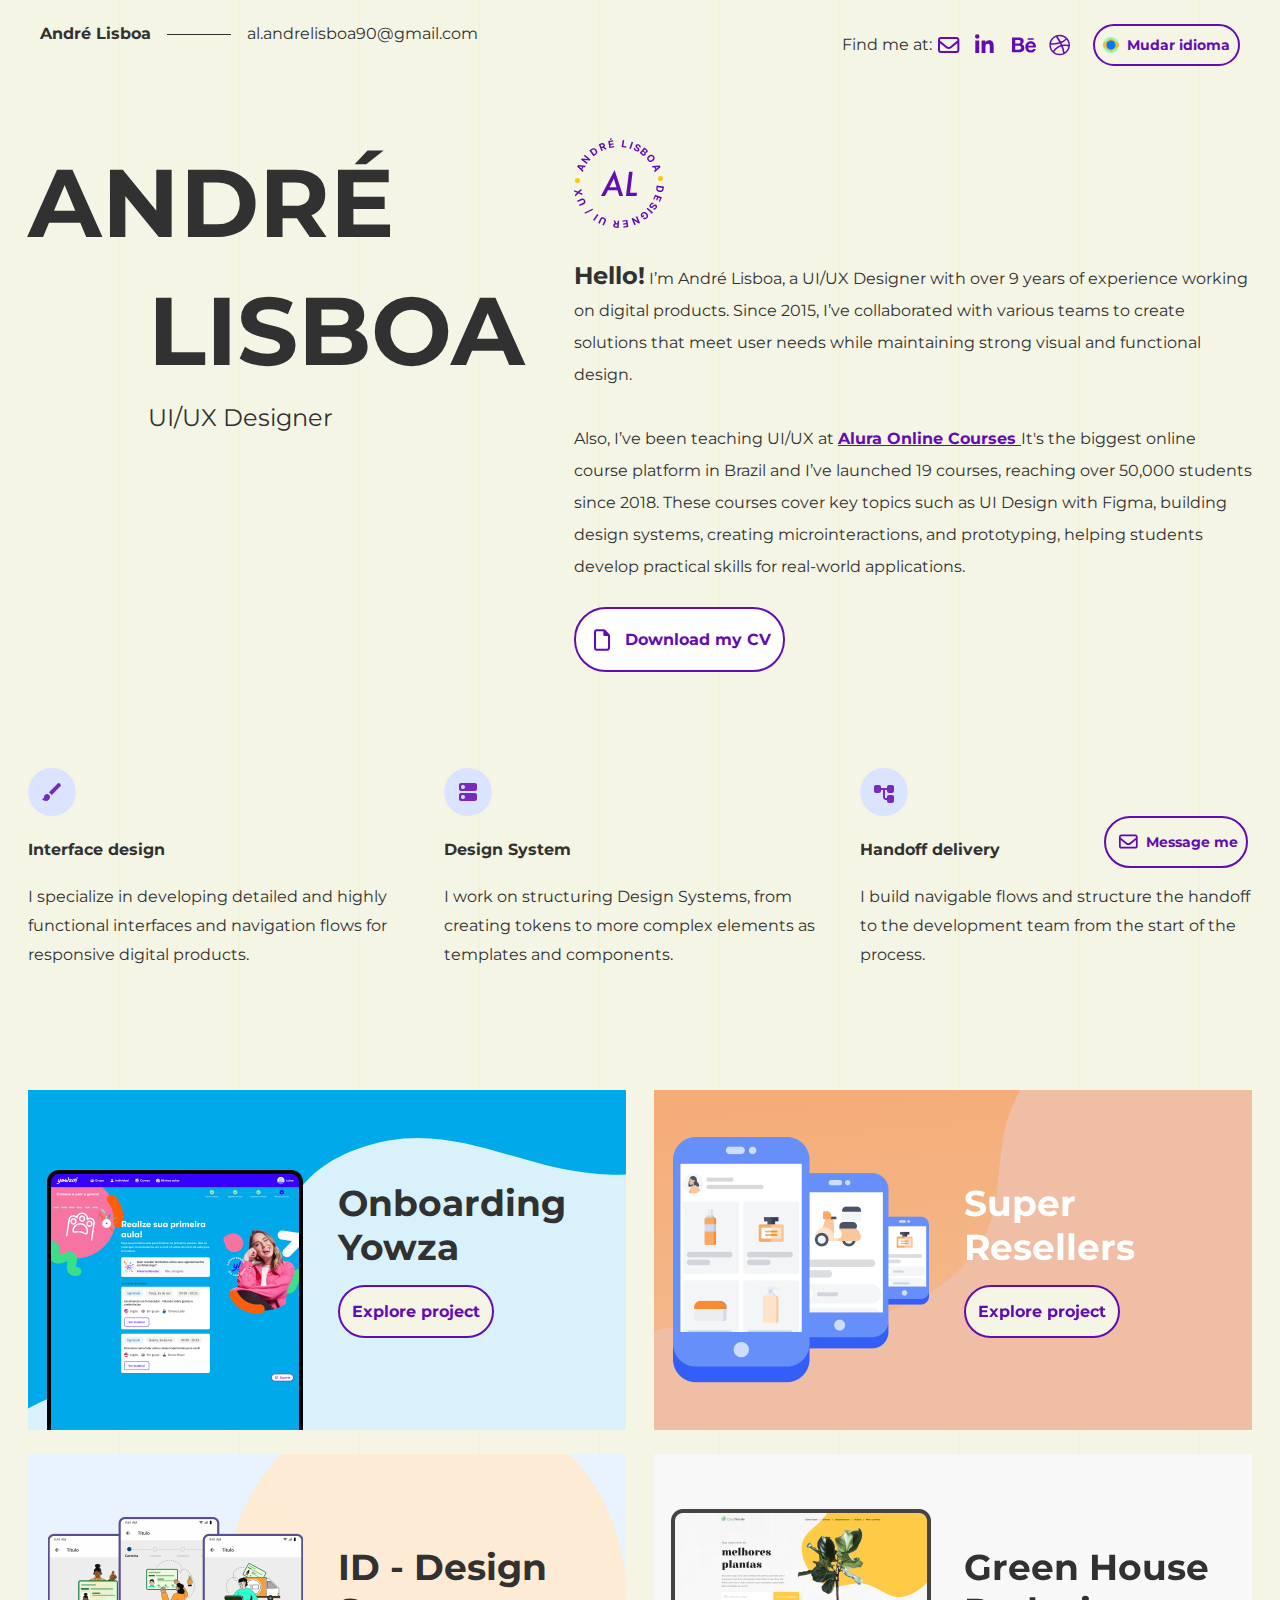
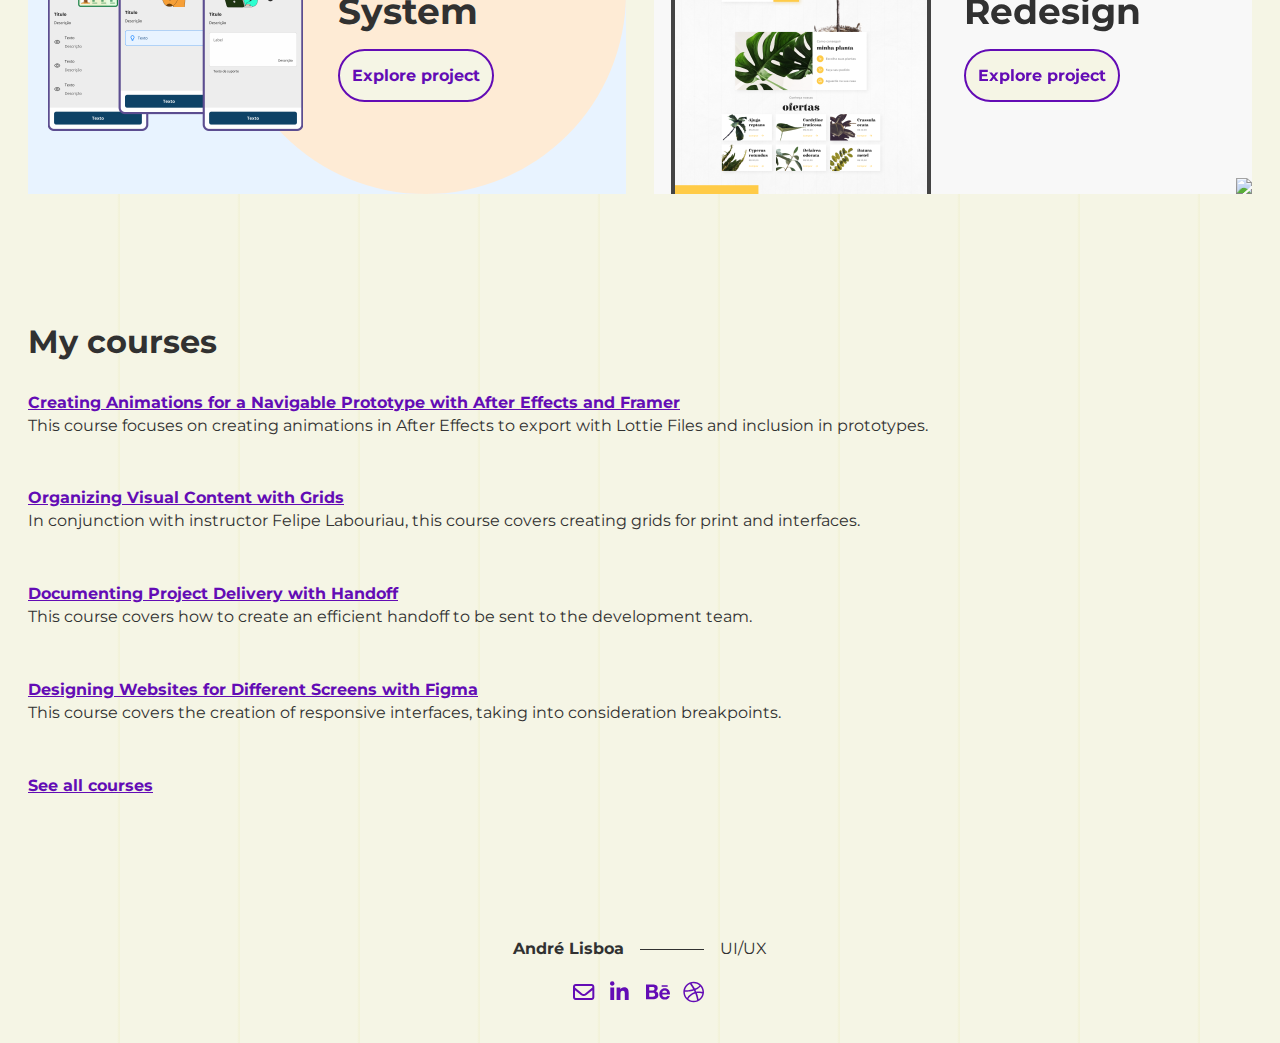
==== index.html @ 26dc933f "Update index.html" ====
<!DOCTYPE html>
<html lang="en" class="no-js">
	<head>
		<meta charset="UTF-8" />
		<meta name="viewport" content="width=device-width, initial-scale=1">
		<title>André Lisboa</title>
		<meta property="og:title" content="André Lisboa" />
		<meta property="og:description" content="UI/UX Designer - Professor UI/UX" />
		<meta property="og:image" content="https://andrelisboa.co/wpp.png">
		<meta property="og:image:type" content="image/png">
		<meta property="og:image:width" content="256">
		<meta property="og:image:height" content="256">
		<meta property="og:url" content="https://andrelisboa.co" />
		<meta property="og:type" content="website" />
		<meta name="keywords" content="andré lisboa, design, ui, ux, ui/ux, design system" />
		<meta name="author" content="André Lisboa" />
		<link rel="shortcut icon" href="favicon.ico">
		<link rel="stylesheet" type="text/css" href="css/base.css" />
		<script>document.documentElement.className="js";var supportsCssVars=function(){var e,t=document.createElement("style");return t.innerHTML="root: { --tmp-var: bold; }",document.head.appendChild(t),e=!!(window.CSS&&window.CSS.supports&&window.CSS.supports("font-weight","var(--tmp-var)")),t.parentNode.removeChild(t),e};supportsCssVars()||alert("Please view this demo in a modern browser that supports CSS Variables.");</script>
		<link rel="stylesheet" href="https://cdnjs.cloudflare.com/ajax/libs/font-awesome/5.15.3/css/all.min.css" integrity="sha512-Apy8g2Ewmu3qD3vOm+eygWpw1bLjJXCOh1Q2LfQeD8+JZaP5f5zrqpu5GxWx8+dcOcFjQ2h1yf9XySYOvN5trw==" crossorigin="anonymous" referrerpolicy="no-referrer" />
		<link rel="preconnect" href="https://fonts.googleapis.com">
		<link rel="preconnect" href="https://fonts.gstatic.com" crossorigin>
		<link href="https://fonts.googleapis.com/css2?family=Montserrat:wght@300;400;500;600;700;800&display=swap" rel="stylesheet">
	</head>
	<body class="loading">
		<svg class="hidden">
			<svg xmlns="http://www.w3.org/2000/svg" viewBox="0 0 576 512" id="icon-behance" viewBox="0 0 32 19">
				<title>behance</title>
				<path d="M232 237.2c31.8-15.2 48.4-38.2 48.4-74 0-70.6-52.6-87.8-113.3-87.8H0v354.4h171.8c64.4 0 124.9-30.9 124.9-102.9 0-44.5-21.1-77.4-64.7-89.7zM77.9 135.9H151c28.1 0 53.4 7.9 53.4 40.5 0 30.1-19.7 42.2-47.5 42.2h-79v-82.7zm83.3 233.7H77.9V272h84.9c34.3 0 56 14.3 56 50.6 0 35.8-25.9 47-57.6 47zm358.5-240.7H376V94h143.7v34.9zM576 305.2c0-75.9-44.4-139.2-124.9-139.2-78.2 0-131.3 58.8-131.3 135.8 0 79.9 50.3 134.7 131.3 134.7 61.3 0 101-27.6 120.1-86.3H509c-6.7 21.9-34.3 33.5-55.7 33.5-41.3 0-63-24.2-63-65.3h185.1c.3-4.2.6-8.7.6-13.2zM390.4 274c2.3-33.7 24.7-54.8 58.5-54.8 35.4 0 53.2 20.8 56.2 54.8H390.4z"></path>
			</svg>
			<svg xmlns="http://www.w3.org/2000/svg" viewBox="0 0 576 512" id="icon-dribbble" viewBox="0 0 32 19">
				<title>dribbble</title>
				<path d="M256 8C119.252 8 8 119.252 8 256s111.252 248 248 248 248-111.252 248-248S392.748 8 256 8zm163.97 114.366c29.503 36.046 47.369 81.957 47.835 131.955-6.984-1.477-77.018-15.682-147.502-6.818-5.752-14.041-11.181-26.393-18.617-41.614 78.321-31.977 113.818-77.482 118.284-83.523zM396.421 97.87c-3.81 5.427-35.697 48.286-111.021 76.519-34.712-63.776-73.185-116.168-79.04-124.008 67.176-16.193 137.966 1.27 190.061 47.489zm-230.48-33.25c5.585 7.659 43.438 60.116 78.537 122.509-99.087 26.313-186.36 25.934-195.834 25.809C62.38 147.205 106.678 92.573 165.941 64.62zM44.17 256.323c0-2.166.043-4.322.108-6.473 9.268.19 111.92 1.513 217.706-30.146 6.064 11.868 11.857 23.915 17.174 35.949-76.599 21.575-146.194 83.527-180.531 142.306C64.794 360.405 44.17 310.73 44.17 256.323zm81.807 167.113c22.127-45.233 82.178-103.622 167.579-132.756 29.74 77.283 42.039 142.053 45.189 160.638-68.112 29.013-150.015 21.053-212.768-27.882zm248.38 8.489c-2.171-12.886-13.446-74.897-41.152-151.033 66.38-10.626 124.7 6.768 131.947 9.055-9.442 58.941-43.273 109.844-90.795 141.978z"></path>
			</svg>
			<svg xmlns="http://www.w3.org/2000/svg" viewBox="0 0 576 512" id="icon-linkedin" viewBox="0 0 32 19">
				<title>linkedin</title>
				<path d="M100.28 448H7.4V148.9h92.88zM53.79 108.1C24.09 108.1 0 83.5 0 53.8a53.79 53.79 0 0 1 107.58 0c0 29.7-24.1 54.3-53.79 54.3zM447.9 448h-92.68V302.4c0-34.7-.7-79.2-48.29-79.2-48.29 0-55.69 37.7-55.69 76.7V448h-92.78V148.9h89.08v40.8h1.3c12.4-23.5 42.69-48.3 87.88-48.3 94 0 111.28 61.9 111.28 142.3V448z"></path>
			</svg>
			<svg xmlns="http://www.w3.org/2000/svg" viewBox="0 0 576 512" id="icon-email" viewBox="0 0 32 19">
				<title>email</title>
				<path d="M64 112c-8.8 0-16 7.2-16 16v22.1L220.5 291.7c20.7 17 50.4 17 71.1 0L464 150.1V128c0-8.8-7.2-16-16-16H64zM48 212.2V384c0 8.8 7.2 16 16 16H448c8.8 0 16-7.2 16-16V212.2L322 328.8c-38.4 31.5-93.7 31.5-132 0L48 212.2zM0 128C0 92.7 28.7 64 64 64H448c35.3 0 64 28.7 64 64V384c0 35.3-28.7 64-64 64H64c-35.3 0-64-28.7-64-64V128z"></path>
			</svg>
			<svg xmlns="http://www.w3.org/2000/svg" viewBox="0 0 576 512" id="icon-cv" viewBox="0 0 32 19">
				<title>cv</title>
				<path d="M320 464c8.8 0 16-7.2 16-16V160H256c-17.7 0-32-14.3-32-32V48H64c-8.8 0-16 7.2-16 16V448c0 8.8 7.2 16 16 16H320zM0 64C0 28.7 28.7 0 64 0H229.5c17 0 33.3 6.7 45.3 18.7l90.5 90.5c12 12 18.7 28.3 18.7 45.3V448c0 35.3-28.7 64-64 64H64c-35.3 0-64-28.7-64-64V64z"></path>
			</svg>
		</svg>
		<main>
			
			<div class="frame">
				<header class="codrops-header">
					<p class="codrops-header__title">Find me at:</p>
					<div class="codrops-links">
						<a class="codrops-icon codrops-icon--prev" href="mailto:al.andrelisboa90@gmail.com"subject="Contato para UI/UX" target="_blank" title="E-mail"><svg class="icon icon--email"><use xlink:href="#icon-email"></use></svg></a>
						<a class="codrops-icon codrops-icon--prev" href="https://www.linkedin.com/in/andr%C3%A9-lisboa-a1849664/" target="_blank" title="Linkedin"><svg class="icon icon--linkedin"><use xlink:href="#icon-linkedin"></use></svg></a>
						<a class="codrops-icon codrops-icon--prev" href="https://www.behance.net/Hamas" target="_blank" title="Behance"><svg class="icon icon--behance"><use xlink:href="#icon-behance"></use></svg></a>
						<a class="codrops-icon codrops-icon--drop" href="https://dribbble.com/andrelisboa" target="_blank" title="Dribbble"><svg class="icon icon--dribbble"><use xlink:href="#icon-dribbble"></use></svg></a>
					</div>
					<button onclick="window.location.href='en.html';" target="_self" class="btn__small btn__header">
						<img src="img/pt.svg">
						Mudar idioma
					</button>
					<button onclick="window.location.href='en.html';" target="_self" class="btn__small btn__header btn__header-mobile">
						<img src="img/pt-md.svg">
					</button>
				</header>
				<div class="title">
					<h3 class="title__name">André Lisboa</h3>
					<h4 class="title__sub">
						<a href="mailto:al.andrelisboa90@gmail.com"subject="Contato para UI/UX" target="_blank" title="E-mail" style="text-decoration: none; color: var(--color-text);">al.andrelisboa90@gmail.com
						</a>
					</h4>
				</div>
			</div>
			<!-- Hero -->
			<div class="grid-wrap hero__grid-wrap">
				<div class="grid__hero">
					<div class="hero__title">
						<h1 class="title__first-name">ANDRÉ</h1>
						<h1 class="title__last-name">LISBOA</h1>
						<p class="hero__subtitle">UI/UX Designer</p>
					</div>
					<div class="hero__infos">
						<div class="hero__text">
							<div class="img__hero-grid">
								<div class="img__hero-rotate">
									<div class="img__text-circle"></div>
									<div class="img__hero-al"></div>
								</div>
							</div>
							<p class="hero__text">
								<strong style="font-size: 1.5em;">Hello!</strong> I’m André Lisboa, a UI/UX Designer with over 9 years of experience working on digital products. Since 2015, I’ve collaborated with various teams to create solutions that meet user needs while maintaining strong visual and functional design.
								<br><br>
								Also, I’ve been teaching UI/UX at 
								<span class="item__curs">
									<a data-img="img/gif-hero.gif" class="text__curs" data-fx="18" href="https://www.alura.com.br/" target="_blank">
										Alura Online Courses
									</a>
								</span>
								It's the biggest online course platform in Brazil and I’ve launched 19 courses, reaching over 50,000 students since 2018. These courses cover key topics such as UI Design with Figma, building design systems, creating microinteractions, and prototyping, helping students develop practical skills for real-world applications.
							</p>
						</div>
						<div class="grid3">
							<button onclick="window.open('img/Andre-Lisboa-EN.pdf', '_blank');" class="btn__primary">
								<i class="codrops-icon codrops-icon--prev" href="#" title="CV"><svg class="icon icon--cv"><use xlink:href="#icon-cv"></use></svg></i>
								Download my CV
							</button>
						</div>
					</div>
				</div>
			</div>
			<!-- Fim do Hero-->
			<!-- Meus números -->
			<div class="grid-wrap">
				<div class="grid5" style="margin-bottom: 64px;">
					<div class="grid6 number__01">
						<div class="icon-espec"> <img src="img/espec01.svg"></div>
						<h3>Interface design</h3>
						<p style="font-weight: normal; line-height: 1.8; margin-top: 24px;">I specialize in developing detailed and highly functional interfaces and navigation flows for responsive digital products.</p>
					</div>
					<div class="grid6 number__02">
						<div class="icon-espec"> <img src="img/espec02.svg"></div>
						<h3>Design System</h3>						
						<p style="font-weight: normal; line-height: 1.8; margin-top: 24px;">I work on structuring Design Systems, from creating tokens to more complex elements as templates and components.</p>
					</div>
					<div class="grid6 number__03">
						<div class="icon-espec"> <img src="img/espec03.svg"></div>
						<h3>Handoff delivery</h3>
						<p style="font-weight: normal; line-height: 1.8; margin-top: 24px;">I build navigable flows and structure the handoff to the development team from the start of the process.</p>
					</div>
				</div>
			</div>
			<!-- Fim dos números -->
<!-- Projetos -->
			<div class="grid-wrap grid-proj2">
				<div class="grid5">
					<a href="yowza.html">
						<div class="grid-proj proj1 number__01">
							<img src="img/proj-new-1.png" class="img-proj">
							<img src="img/proj-vetor1.svg" class="vetor-proj vetor1">
							<div class="proj-text">
								<h3 class="proj-title">Onboarding Yowza</h3>
								<button>Explore project</button>
							</div>
						</div>
					</a>
					<a href="https://www.behance.net/gallery/74592107/Super-Revendedores-Mobile-App-and-Responsive-Site" target="_blank">
						<div class="grid-proj proj2 number__02">
							<img src="img/proj-new-2.png" class="img-proj">
							<img src="img/proj-vetor2.svg" class="vetor-proj vetor1">
							<div class="proj-text">
								<h3 class="proj-title" style="color: white;">Super Resellers</h3>
								<button>Explore project</button>
							</div>
						</div>
					</a>
				</div>
			</div>
			<div class="grid-wrap grid-proj2">
				<div class="grid5">
					<a href="#">
						<div class="grid-proj proj3 number__01">
							<img src="img/proj-new-3.png" class="img-proj">
							<img src="img/proj-vetor3.svg" class="vetor-proj vetor1">
							<div class="proj-text">
								<h3 class="proj-title">ID - Design System</h3>
								<button>Explore project</button>
							</div>
						</div>
					</a>
					<a href="https://www.behance.net/gallery/116439601/Casa-Verde-Redesign" target="_blank">
						<div class="grid-proj proj4 number__02">
							<img src="img/proj-new-4.png" class="img-proj">
							<img src="img/proj-vetor4.svg" class="vetor-proj vetor1">
							<div class="proj-text">
								<h3 class="proj-title">Green House Redesign</h3>
								<button>Explore project</button>
							</div>
						</div>
					</a>
				</div>
			</div>
			<!-- Fim do Projetos -->
			<!-- Cursos -->
			<div class="grid-wrap">
				<h2 class="area-title">My courses</h2>
				<div class="grid">
					<div class="item__curs">
						<h3>
							<a data-img="img/curs-9.gif" class="text__curs" data-fx="6" href="https://cursos.alura.com.br/course/after-effects-framer-animacao-prototipo-navegavel" target="_blank">	
								Creating Animations for a Navigable Prototype with After Effects and Framer
							</a>
						</h3>
						<p class="sub-curs">This course focuses on creating animations in After Effects to export with Lottie Files and inclusion in prototypes.</p>
					</div>
					<div class="item__curs">
						<h3>
							<a data-img="img/curs-5.gif" class="text__curs" data-fx="6" href="https://cursos.alura.com.br/course/grids-organizar-conteudo-visual" target="_blank">
								Organizing Visual Content with Grids</a>	
						</h3>
						<p class="sub-curs">In conjunction with instructor Felipe Labouriau, this course covers creating grids for print and interfaces.</p>
					</div>
					<div class="item__curs">
						<h3>
							<a data-img="img/curs-6.gif" class="text__curs" data-fx="6" href="https://cursos.alura.com.br/course/handoff-documentando-entrega-projeto" target="_blank">
								Documenting Project Delivery with Handoff</a>
						</h3>
						<p class="sub-curs">This course covers how to create an efficient handoff to be sent to the development team.</p>
					</div>
					<div class="item__curs">
							<h3>
								<a data-img="img/curs-8.gif" class="text__curs" data-fx="6" href="https://cursos.alura.com.br/course/figma-projete-sites-diversas-telas" target="_blank">
									Designing Websites for Different Screens with Figma
								</a>

							</h3>
						<p class="sub-curs">This course covers the creation of responsive interfaces, taking into consideration breakpoints.</p>
					</div>
					<div class="item__curs">
						<h3>
							<a class="text__curs" href="https://cursos.alura.com.br/user/andrelisboa/#cursos-deste-instrutor" target="_blank">
								See all courses
							</a>
						</h3>

				</div>
				</div>
			</div>
			<!-- Fim dos cursos -->
			<!-- Rodapé -->
			<div class="grid-wrap wrap2">
				<div class="title title2">
					<h3 class="title__name">André Lisboa</h3>
					<h4 class="title__sub">UI/UX</h4>
				</div>
				<div class="codrops-links codrop-links__bottom">
					<a class="codrops-icon codrops-icon--prev" href="mailto:al.andrelisboa90@gmail.com"subject="Contato para UI/UX" target="_blank" title="E-mail"><svg class="icon icon--email"><use xlink:href="#icon-email"></use></svg></a>
						<a class="codrops-icon codrops-icon--prev" href="https://www.linkedin.com/in/andr%C3%A9-lisboa-a1849664/" target="_blank" title="Linkedin"><svg class="icon icon--linkedin"><use xlink:href="#icon-linkedin"></use></svg></a>
						<a class="codrops-icon codrops-icon--prev" href="https://www.behance.net/Hamas" target="_blank" title="Behance"><svg class="icon icon--behance"><use xlink:href="#icon-behance"></use></svg></a>
						<a class="codrops-icon codrops-icon--drop" href="https://dribbble.com/andrelisboa" target="_blank" title="Dribbble"><svg class="icon icon--dribbble"><use xlink:href="#icon-dribbble"></use></svg></a>
				</div>
				<button onclick="window.open('mailto:al.andrelisboa90@gmail.com', '_blank');" class="floating__btn btn__small">
					<i class="codrops-icon codrops-icon--prev" href="#" title="E-mail"><svg class="icon icon--email"><use xlink:href="#icon-email"></use></svg></i>
					Message me
				</button>
				<button onclick="window.open('mailto:al.andrelisboa90@gmail.com', '_blank');" class="floating__btn btn__small floating__btn-mobile">
					<i class="codrops-icon codrops-icon--prev" href="#" title="E-mail"><svg class="icon icon--email"><use xlink:href="#icon-email"></use></svg></i>
				</button>
			</div>
			<!-- Fim rodapé -->
		</main>
		<script src="js/imagesloaded.pkgd.min.js"></script>
		<script src="js/masonry.pkgd.min.js"></script>
		<script src="js/charming.min.js"></script>
		<script src="js/TweenMax.min.js"></script>
		<script src="js/demo.js"></script>
	</body>
</html>
---- css/base.css ----
article,
aside,
details,
figcaption,
figure,
footer,
header,
hgroup,
main,
nav,
section,
summary {
    display: block;
}
::selection {
	background-color: var(--color-selection);
  }
p{
	line-height: 1.8;
	margin: 0;
}
audio,content__close
canvas,
video {
    display: inline-block;
}
audio:not([controls]) {
    display: none;
    height: 0;
}
[hidden] {
    display: none;
}
html {
    font-family: sans-serif;
    -ms-text-size-adjust: 100%;
    -webkit-text-size-adjust: 100%;
}
body {
    margin: 0;
}
a:focus {
    outline: thin dotted;
}
a:active,
a:hover {
    outline: 0;
}
h1 {
    font-size: 1.6em;
    margin: 0.67em 0;
	line-height: 0;
	font-weight: 700 !important;
}
h2{
	font-size: 2em !important;
	margin: 0;
}
h3{
	font-size: 1em;
	font-weight: 700 !important;
	margin: 0;
}
abbr[title] {
    border-bottom: 1px dotted;
}
b,
strong {
    font-weight: 700;
}
dfn {
    font-style: italic;
}
hr {
    -moz-box-sizing: content-box;
    box-sizing: content-box;
    height: 0;
}
mark {
    background: #ff0;
    color: #000;
}
code,
kbd,
pre,
samp {
    font-family: monospace, serif;
    font-size: 1em;
}
pre {
    white-space: pre-wrap;
}
q {
    quotes: "\201C""\201D""\2018""\2019";
}
small {
    font-size: 80%;
}
sub,
sup {
    font-size: 75%;
    line-height: 0;
    position: relative;
    vertical-align: baseline;
}
sup {
    top: -0.5em;
}
sub {
    bottom: -0.25em;
}
img {
    border: 0;
}
svg:not(:root) {
    overflow: hidden;
}
figure {
    margin: 0;
}
fieldset {
    border: 1px solid #c0c0c0;
    margin: 0 2px;
    padding: 0.35em 0.625em 0.75em;
}
legend {
    border: 0;
    padding: 0;
}
button,
input,
select,
textarea {
    font-family: inherit;
    font-size: 100%;
    margin: 0;
}
button,
input {
    line-height: 1.6;

}
button{
	background-color: var(--color-bg);
	stroke: var(--color-link);
	border: 2px solid var(--color-link);
	padding: 12px 12px;
	transition: transform 0.3s ease-in-out;
	color: var(--color-link);
	display: flex;
	flex-direction: row;
	font-weight: 700 !important;
	font-size: 16px;
	border-radius: 32px;
    align-items: center;
	gap:0;
}
button:hover{
	border-color: var(--color-link-hover);
	color: var(--color-link-hover);
}
button,
select {
    text-transform: none;
}
button,
html input[type="button"],
input[type="reset"],
input[type="submit"] {
    -webkit-appearance: button;
    cursor: pointer;
}
button[disabled],
html input[disabled] {
    cursor: default;
}
input[type="checkbox"],
input[type="radio"] {
    box-sizing: border-box;
    padding: 0;
}
input[type="search"] {
    -webkit-appearance: textfield;
    -moz-box-sizing: content-box;
    -webkit-box-sizing: content-box;
    box-sizing: content-box;
}
input[type="search"]::-webkit-search-cancel-button,
input[type="search"]::-webkit-search-decoration {
    -webkit-appearance: none;
}
button::-moz-focus-inner,
input::-moz-focus-inner {
    border: 0;
    padding: 0;
}
textarea {
    overflow: auto;
    vertical-align: top;
}
table {
    border-collapse: collapse;
    border-spacing: 0;
}
/* Inicio */
*,
*::after,
*::before {
	box-sizing: border-box;
}
body {
	--color-text: #313131;
    --color-bg: #f5f5e5;
	--color-dots:#f2f2d9;
    --color-link: #630cb5;
    --color-link-hover: #3d10d2;
    --color-info: #313131;
    --grid-item-bg: #DAE3FF;
    --color-close:  #630cb5;
	--color-selection: #d0c5eb;
	font-family: 'Montserrat', sans-serif;
	min-height: 100vh;
	color: var(--color-text);
	background-color: var(--color-bg);
	background-image: linear-gradient(to left, var(--color-dots) 1px, transparent 3px);
	background-size: 120px 12px;
}
.yowza{
	--color-bg: #F3F5FB;
	--color-dots: #ECF0FC;
}

/* Page Loader */
.js .loading::before {
	content: '';
	position: fixed;
	z-index: 100000;
	top: 0;
	left: 0;
	width: 100%;
	height: 100%;
	background: var(--color-bg);
}

.js .loading::after {
	content: url(../img/rotacao-loading.svg);
	position: fixed;
	z-index: 100000;
	top: 25%;
	left: 45%;
	transform: translate(-50%, -50%);
	width: 158px;
	height: 158px;
	pointer-events: none;
	border-radius: 50%;
	opacity: 0.4;
	animation: loaderAnim 0.7s infinite;
	transform-origin: center center;
	margin: 0;
	padding: 0;
}

@keyframes loaderAnim {
	from {
		transform: rotate(0deg);
	  }
	  to {
		transform: rotate(360deg);
	  }
}

a {
	text-decoration: none;
	color: var(--color-link);
	outline: none;
}

a:hover,
a:focus {
	color: var(--color-link-hover);
	outline: none;
}

.hidden {
	position: absolute;
	overflow: hidden;
	width: 0;
	height: 0;
	pointer-events: none;
}

/* Icons */
.icon {
	display: block;
	width: 1.5em;
	height: 1.5em;
	margin: 0 auto;
	fill: currentColor;
}

main {
	position: relative;
}

.frame {
	position: relative;
	padding: 1.5rem 2.5rem;
	animation: easeFrame 0.8s ease-in-out;
}

.frame a:hover {
	color: var(--color-link-hover);
}

/* Header */
.codrops-header {
	position: relative;
	z-index: 100;
	text-align: center;
	font-size: 1rem;
}

.codrops-header__title {
	font-size: 1rem;
	font-weight: 400;
	margin: 0;
	padding: 0;
	margin-left: 2em;
	font-family: 'Montserrat';
}

.info {
	margin: 0 0 0 1.25em;
	color: var(--color-info);
}

.github {
	display: block;
	margin: 0.15em 0.15em 0.15em 0.5em;
	padding: 0.25em;
}

.title {
	text-align: center;
}

.title2{
	margin-bottom: 16px;
}

.title__name,
.title__sub {
	font-weight: normal;
	margin: 0;
	font-size: 1rem;
}

.title__sub {
	position: relative;
	margin: 0;
}

/* Top Navigation Style */
.codrops-links {
	position: relative;
	display: flex;
	justify-content: center;
	text-align: center;
	white-space: nowrap;
}

.codrops-icon {
	display: inline-block;
	margin: 0.15em;
	padding: 0.25em;
}

.grid-wrap {
	position: relative;
	max-width: 1224px;
	margin: 0 auto;
	padding: 6rem 0 0;
}

.wrap2{
	display: flex;
	flex-direction: column;
	justify-content: center;
	align-items: center;
}

.grid-wrap--hidden {
	height: 0;
	overflow: hidden;
}

.grid {
	margin: 0 auto;
	position: relative;
	display: none;
}

.js .grid {
	display: block;
}

.grid__item {
	width: 260px;
	position: relative;
	padding: 2.75rem;
	margin-bottom: 5rem;
	animation: slideDown 1.2s ease-in-out;
}

.grid__item-wrap {
	position: relative;
}

.grid__item-bg {
	position: absolute;
	top: 0;
	left: 0;
	width: 100%;
	height: 100%;
	background: var(--grid-item-bg);
	animation: slideDown duration timing-function delay iteration-count direction fill-mode;
}

.grid__item-img {
	pointer-events: none;
	position: relative;
	max-width: 100%;
	margin: 0 auto;
	display: block;
	outline: 1px solid transparent;
}

.grid__item:nth-child(even) .grid__item-img {
	transform: rotate3d(0,0,1,4deg);
}

.grid__item:nth-child(odd) .grid__item-img {
	transform: rotate3d(0,0,1,-4deg);
}

.grid__item-title {
	font-weight: normal;
	position: absolute;
	left: 0;
	top: 0;
	margin: 0 0 0 1rem;
	-webkit-writing-mode: vertical-rl;
	writing-mode: vertical-rl;
	transform: rotate(180deg);
	transform-origin: 0 50%;
}

.grid__item-number {
	font-weight: 700;
	position: absolute;
	right: 0;
	bottom: 0;
	font-size: 2.65rem;
	margin: 0 0 0.15rem;
}

.grid__item-number > span {
	display: inline-block;
}

.content {
	margin: 0 auto;
	grid-template-columns: 100%;
	grid-template-rows: 100%;
	align-items: center;
	pointer-events: none;
}

.js .content {
	position: fixed;
	top: 0;
	width: 100%;
	z-index: 1000;
}

.content__item {
	padding: 10rem 5vw 10rem;
	grid-area: 1 / 1 / 1 / 1;
}

.js .content__item {
	height: 0;
	opacity: 0;
	overflow: hidden;
	padding: 0;
	pointer-events: none;
}

.js .content__item--current {
	height: auto;
	opacity: 1;
	padding: 0;
	pointer-events: auto;
}

.content__item-intro {
	position: relative;
	display: grid;
	grid-template-columns: 100%;
	grid-template-rows: 100%;
	align-items: center;
}

.content__item-img {
	position: relative;
	height: auto;
	max-width: 100%;
	display: block;
	margin: 0 auto;
	grid-area: 1 / 1 / 1 / 1;
}

.js .content__item-img {
	visibility: hidden;
}

.content__item-title {
	position: relative;
	font-size: 7em !important;
	line-height: 1;
	text-align: center;
	margin: 0;
	padding: 0 5vw;
	white-space: nowrap;
	grid-area: 1 / 1 / 1 / 1;
}

.content__item-title > span {
	white-space: pre;
	display: inline-block;
}

.content__item-subtitle {
	text-align: center;
	font-size: 1.25rem;
	font-weight: normal;
	margin: 3rem auto;
}

.content__item-text {
	text-align: justify;
	max-width: 800px;
	margin: 0 auto;
}

.content__item-text p {
	margin: 0;
}

.content__close {
	position: fixed;
	top: 0.75rem;
	left: 90%;
	z-index: 10000;
	transform: translateX(-50%);
	background: #ffffff;
	border: 0;
	margin: 0;
	padding: 0;
	cursor: pointer;
	color: var(--color-text);
	font-size: 1em;
	padding:12px;
}

.content__close:focus {
	outline: none;
}

.content__item--current ~ .content__close {
	pointer-events: auto;
}

.content__indicator {
	position: absolute;
	top: calc(100vh - 6rem);
	left: calc(50% - 0.75rem);
	display: none;
}

.js .content__item-title > span,
.js .content__item-subtitle,
.js .content__item-text,
.content__close,
.content__indicator {
	opacity: 0;
}
/* Conteúdo interno */

/*
.content__grid-hor{
	display: flex;
	flex-direction: row;
	column-gap: 1.5em;
	align-items: center;
	width: 100%;
}
.content__grid-vert{
	display: flex;
	flex-direction: column;
	gap: 1.5em;
	align-items: flex-start;
	width: 100%;
}
.grid__tag{
	column-gap: 0.5em !important;
}
.content__image-grid{
 	background-position: center center;
  	background-size: contain;
	background-repeat: no-repeat;
}
.content__mockup__01{
	background-image: url("../img/yowza-mockup-01.png");
	width: 100%;
	height: 34em;
	background-repeat: repeat !important;
}
.content__grid-wrap{
    gap: 1.5em;
    display: flex;
    flex-direction: column;
}
.text__large{
	font-weight: 400;
	font-size: 1.5em;
	line-height: 1.6;
	width: 60%
}
.item__graph{
    padding: 1.5em 1.5em;
    border-radius: 1em;
    background-color: var(--color-bg);
    width: 100%;
    color: var(--color-text);
}
.subtitle__graph{
	width: 13em;
	text-align: right;
}
.graph__bar{
	height: 2.5em;
}
.graph__bar-yowza01{
	background-color: #BCBC5E;
	width: 70%;
}
.graph__bar-yowza02{
	background-color: var(--color-link-hover);
	width: 15%;
}
.graph__bar-yowza03{
	background-color: #9B7CFF;
	width: 10%;
}
.graph__bar-yowza04{
	background-color: var(--color-text);
	width: 05%;
}
.graph__bar-yowza05{
	background-color: var(--color-text);
	width: 30%;
}
.graph__bar-yowza06{
	background-color:#9B7CFF;
	width: 45%;
}
.graph__bar-yowza07{
	background-color: var(--color-link-hover);
	width: 05%;
}
.graph__bar-yowza08{
	background-color: #BCBC5E;
	width: 20%;
}
.yowza05-02{
	width: 10%;
}
.yowza06-02{
	width: 15%;
}
.yowza08-02{
	width: 70%;
}
.grid__total{
	width: 100%;
	background-color: var(--color-text);
	color: white;
	margin: 0;
	margin-top: 3em;
	padding: 2em 0;
	z-index: 1;
}
.grid__yowza{
	background-color: #382774;
}



*/




/* Área de hero */
.hero__grid-wrap{
	padding-top:3em;
}
.grid__hero{
	display: flex;
	flex-direction: row;
	align-items: flex-start;
	padding: 0px;
	gap: 24px;
	width: 1224px;
	margin: auto;
}
.hero__infos{
	display: flex;
	flex-direction: column;
	align-items: flex-start;
	padding: 0;
	gap: 24px;
}
.hero__title{
	display: flex;
	flex-direction: column;
	align-items: flex-start;
	padding: 0px;
}
.title__first-name{
	flex: none;
	order: 0;
	align-self: stretch;
	flex-grow: 0;
	animation: slideDown 0.8s ease-in-out;
} 
.title__last-name{
	animation: slideDown 1.2s ease-in-out;
}
.title__first-name, .title__last-name{
	font-size: 6em;
}
.hero__subtitle{
	animation: slideDown 1.8s ease-in-out;
	font-size: 1.5em;
}
.title__last-name, .hero__subtitle{
	padding-left: 120px;
	width: 522px;
}
.floating__btn{
	position: fixed;
	bottom: 32px;
	right: 32px;
	animation: easeFrame 1.4s ease-in-out;   
}
.btn__header-mobile{
	display: none;
}
.btn__header{
	margin-left: 1em;
	gap: 8px;
}
.floating__btn-mobile{
	display: none;
}
button:hover, button:focus, button:active {
	-webkit-transform: translateX(8px);
	transform: translateX(8px);
	cursor: pointer;
}
.btn__small{
	padding: 8px;
	font-size: 14px;
}
.btn__primary{
	background-color:#ffffff;
}
.btn__primary:hover{
	background-color: var(--color-link);
	color: var(--color-bg);
}
.hero__text{
	font-size: 1rem;
	margin: 0;
	font-style: normal;
	font-weight: normal;
	line-height: 200%;
	width: 100%;
	animation: slideDown 1.2s ease-in-out;
}
.hero__img{
	flex: none;
	order: 0;
	flex-grow: 0;
}
.grid4{
	display: flex;
	flex-direction: row;
	align-items: flex-start;
	padding: 0px;
	gap: 16px;
}
.grid3{
	display: flex;
	flex-direction: column;
	align-items: flex-start;
	padding: 0;
	gap: 16px;
	animation: slideDown 1.6s ease-in-out;
}
.img__hero-grid{
	display: flex;
	align-items: flex-start;
	margin-bottom: 32px;
}
.img__hero-rotate {
	display: flex;
	justify-content: center;
	align-items: center;
	position: relative;
	animation: slideDown 0.8s ease-in-out;
  }
  .img__text-circle {
	width: 90px; /* ajuste o tamanho da imagem como desejar */
	height: 90px; /* ajuste o tamanho da imagem como desejar */
	background-image: url("../img/rotacao.svg");
	background-repeat: no-repeat;
	background-position: center;
	animation: rotate 10s linear infinite; /* ajuste a duração da animação como desejar */
	transition: transform 0.5s ease-in-out; /* adiciona uma transição suave na transformação */
  }
  .img__hero-al {
	position: absolute;
	z-index: 1;
	width: 36px; /* ajuste o tamanho do elemento como desejar */
	height: 26px; /* ajuste o tamanho do elemento como desejar */
	background-image: url("../img/rotacao-al.svg");
	background-repeat: no-repeat;
	background-position: center;
	top: 50%;
	left: 50%;
	transform: translate(-50%, -50%);
  }

  @keyframes rotate {
	from {
	  transform: rotate(360deg);
	}
	to {
	  transform: rotate(0deg);
	}
  }
  @keyframes slideDown {
	0% {
	  transform: translateY(-50px);
	  opacity: 0;
	}
	100% {
	  transform: translateY(0);
	  opacity: 1;
	}
  }
  @keyframes easeFrame {
	from {
		opacity: 0;
	}
	to{
		opacity: 1;
	}
  }

/* Área dos números */
.grid5{
	display: flex;
	flex-direction: row;
	align-items: stretch;
	padding: 0px;
	gap: 24px;
	justify-content: space-between;
	position: relative;
}
.grid6{
	display: flex;
	flex-direction: column;
	align-items: stretch;
  	width: 100%;
  	margin-bottom: 32px;
}
.number__01{
	animation: slideDown 1.6s ease-in-out;
}
.number__02{
	animation: slideDown 1.8s ease-in-out;
}
.number__03{
	animation: slideDown 2.0s ease-in-out;
	margin-bottom: 32px;
}
.area-title{
	animation: slideDown 0.8s ease-in-out;
	margin-top: 1em;
	margin-bottom: 1em;
}

/* Área de especializações */
.grid__item-espec{
	background-color: #ffffff;
	align-items: stretch;
  	width: 100%;
  	padding: 24px;
  	gap: 16px;
}
.icon-espec{
	padding: 12px;
	background-color: var(--grid-item-bg);
	border-radius: 50%;
    width: 48px;
    height: 48px;
    text-align: center;
    margin-bottom: 24px;	
}



/* Área de projetos novo */
.grid-proj{
	width: 598px;
	height: 340px;
	display: flex;
	flex-direction: row;
	overflow: hidden;
	position: relative;
	align-items: center;
	transition: 0.5s ease-in-out;
}
.grid-proj2{
	padding: 24px 0 0;
}
.proj1{
	background-color: #00A9EA;
}
.proj2{
	background-color: #EFBEA5;
}
.proj3{
	background-color: #E8F3FF;
}
.proj4{
	background-color: #F8F8F8;
}
.img-proj{
	width: 262px;
	height: 340px;
	z-index: 1;
	margin-left: 16px;
 	transition: 0.5s ease-in-out;
}
.vetor-proj{
	z-index: 0;
	position: absolute;
	right: 0;
	bottom: 0;
 	transition: 0.5s ease-in-out;
}
.proj-text{
	z-index: 1;
    margin-left: 32px;
    gap: 16px;
    display: flex;
    flex-direction: column;
    align-items: flex-start;
}
.proj-title{
	font-size: 36px;
	display: flex;
	flex-direction: row;
 	transition: 0.5s ease-in-out;
 	color: var(--color-text);
}
.grid-proj:hover{
	-webkit-transform: translateX(8px);
	 transform: translateX(8px);
	 scale: 1.02;	
}
.img-proj:hover{
	-webkit-transform: translateX(8px);
	 transform: translateX(8px);
	 scale: 1.05;	
}
.grid-proj:hover .vetor-proj{
	-webkit-transform: translateX(-52px);
	 transform: translateX(-52px);
	 -webkit-transform: translateY(8px);
	 transform: translateY(8px);
	 scale: 1.3;
}
.proj-title:hover{
	-webkit-transform: translateX(8px);
	 transform: translateX(8px);
}

/* Área de cursos */
.img__course{
	width: 340px;
	height: 192px;
	display: flex;
	flex-direction: column;
	justify-content: center;
	align-items: center;
	padding: 0px;
	background-image: url("../img/course1.png");
	transition: background-image 0.5s ease-in-out;

}
.item__curs{
	margin-bottom: 48px;
	animation: slideDown 1.2s ease-in-out;
}
.text__curs{
	text-decoration: underline;
	font-weight: 700;
}

/* Efeito da imagem */

button:hover, button:focus, button:active {
	-webkit-transform: translateX(8px);
	 transform: translateX(8px);
	 cursor: pointer;
}
@keyframes loop {
   0% { transform-origin: 0% 50%; transform: scale3d(0,1,1); }
   50% { transform-origin: 0% 50%; transform: scale3d(1,1,1); }
   51% { transform-origin: 100% 50%; }
   100% { transform-origin: 100% 50%; transform: scale3d(0,1,1); }
}
.hover-reveal {
   position: fixed;
   width: 360px;
   height: 202px;
   top: 0;
   left: 0;
   pointer-events: none;
   opacity: 0;
   z-index: 99;
}
.hover-reveal__inner,
.hover-reveal__img {
   width: 100%;
   height: 100%;
   position: relative;
}
.hover-reveal__deco {
   width: 100%;
   height: 100%;
   position: absolute;
   top: 0;
   left: 0;
   background-color: #181314;
}
.hover-reveal__img {
   background-size: cover;
   background-position: 50% 50%;
}
/* Media query */
@media screen and (min-width: 55em) {
	.frame {
		display: grid;
		align-items: start;
		justify-items: start;
		grid-template-columns: 40% 60%;
		grid-template-areas: 'title header';
	}
	.codrops-header {
		grid-area: header;
		justify-self: end;
		display: flex;
		flex-direction: row;
		align-items: flex-start;
		align-items: center;
		text-align: left;
	}
	.codrop-links__bottom {
		margin-bottom: 2em;
	}
	.title {
		grid-area: title;
		display: flex;
		text-align: left;
	}
	.title__sub {
		position: relative;
		padding: 0 0 0 5rem;
		margin: 0 0 0 1rem;
	}
	.title__sub::before {
		content: '';
		height: 1px;
		width: 4rem;
		background: currentColor;
		position: absolute;
		top: 0.65rem;
		left: 0;
	}
	.title__sub-works {
		display: block;
	}
	.grid__item-number {
		right: -2.45rem;
	}
	.grid__item-title {
		margin-left: -0.25rem;
	}
	.content__item-subtitle {
		font-size: 2em;
	}
	.content__item-text {
  		column-count: 1;
  		column-gap: 20px;
  	}
	.content__item-img {
		max-width: none;
		height: calc(100vh - 6rem);
	}
	.content__item-subtitle {
		max-width: 100%;
	}
	.grid__totalndicator {
		display: block;
	}
}

@media (max-width: 1224px) {
	.grid__hero{
		flex-direction: column;
		width: 100%;
	}
	.hero__title{
		width: 100%;
		display: flex;
		flex-direction: row;
		gap: 24px;
	}
	.hero__subtitle{
		width: 100%;
		display: none;
	}
	.title__last-name, .hero__subtitle{
		padding: 0;
		width: 100%;
	}
}
@media (max-width: 900px) {
	.grid-wrap{
		padding-top: 16px;
	}
	.grid5{
		flex-direction: column;
	}
	.grid6{
		flex-direction: column;
	}
	.fill__container{
		display: block;
		width: 100%;
	}
	h1{
		zoom: 0.6;
	}
	.codrops-header{
		display: flex;
		flex-direction: column-reverse;
	}
	.title{
		display: none;
	}
	.title2{
		display: flex;
		flex-direction: column;
		gap: 8px;
	}
	.codrop-links__bottom{
		margin-bottom: 6em;
	}
	.btn__small{
		width: auto;
		margin: auto;
	}
	.codrops-header__title{
		display: none;
	}
	.codrops-links{
		display: flex;
	}
	.codrop-links__bottom{
		display: flex;
		flex-direction: row;
	}
	.btn__header{
		display: none;
	}
	.btn__header-mobile{
		display: flex;
		width: fit-content;
		margin-bottom: 1em;
	}
	.js .loading::after {
		left: 30%;
	}
}
@media (max-width: 500px) {
	.hero__title{
		flex-direction: column;
		gap: 16px;
		align-items: center;
		text-align: center;
	}
	.img__hero-grid{
		justify-content: center;
	}
	.floating__btn{
		display: none;
	}
	.floating__btn-mobile{
		display:flex
	}
}
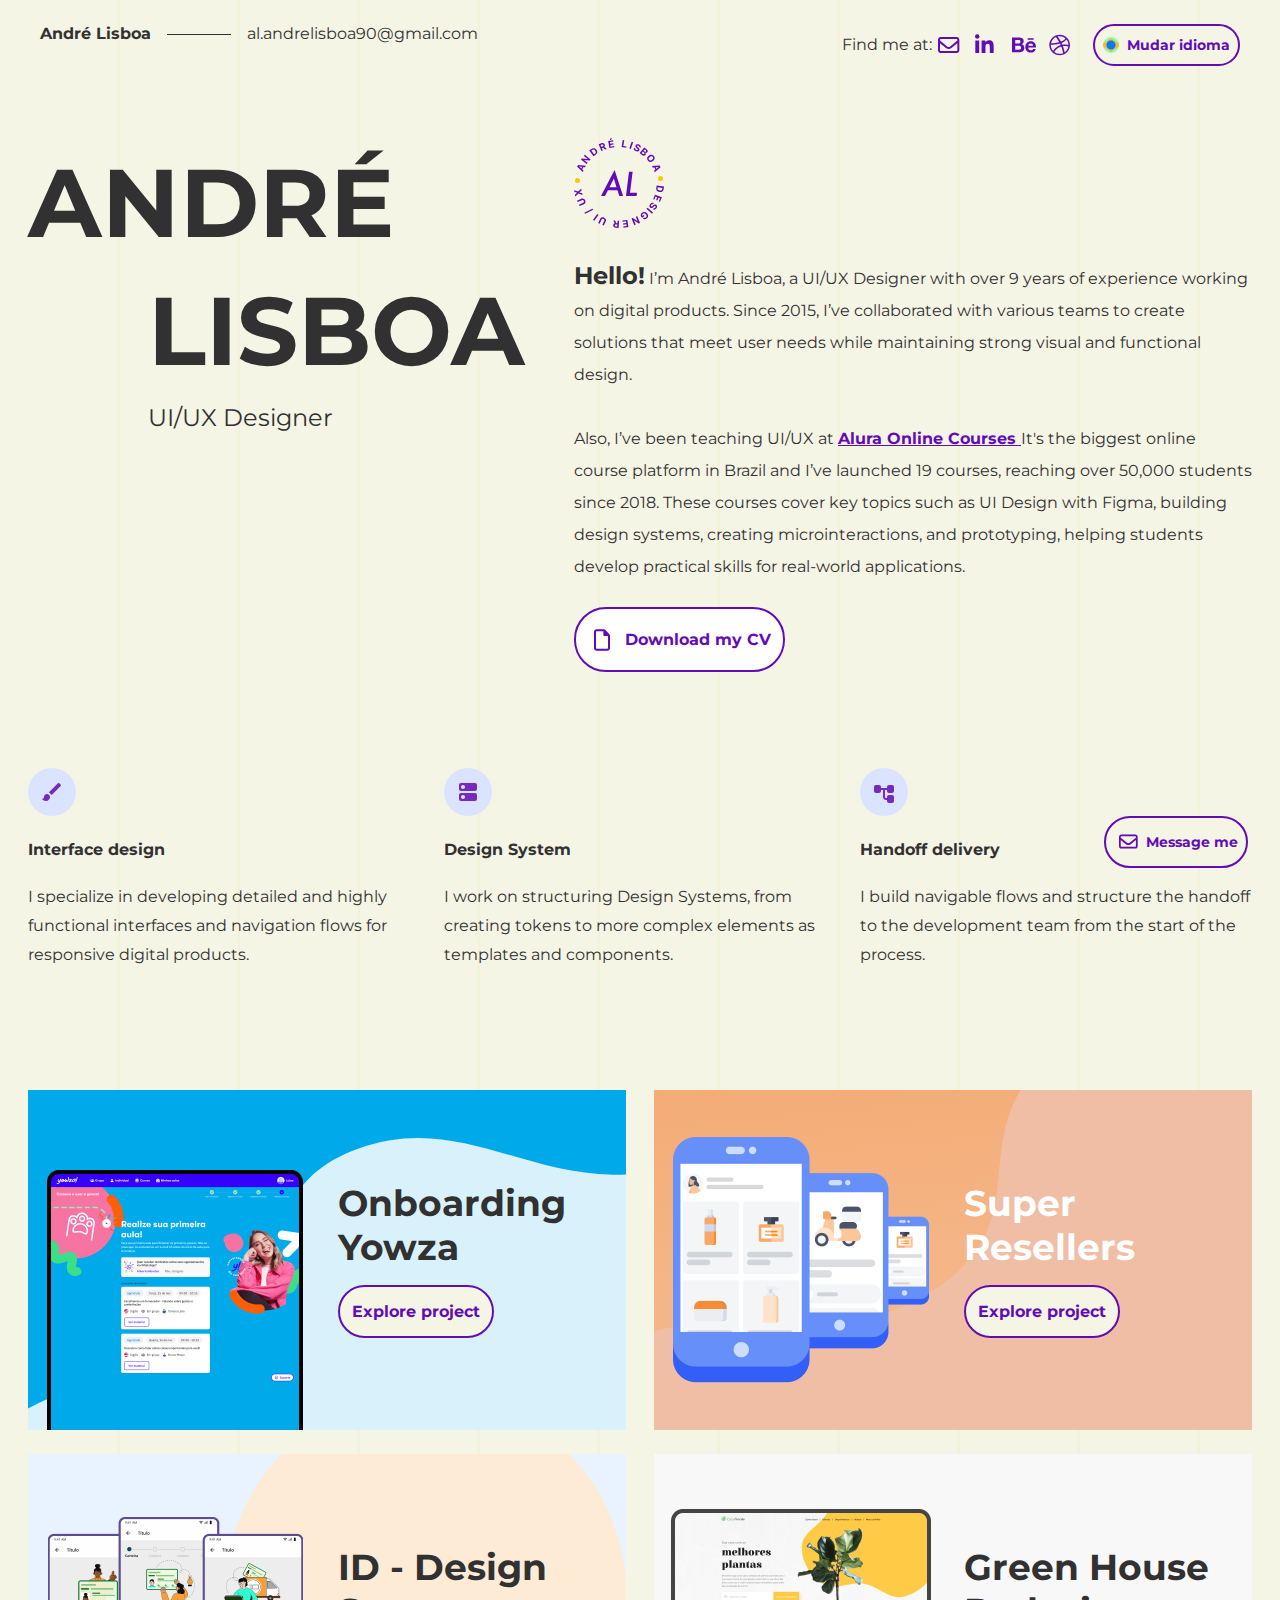
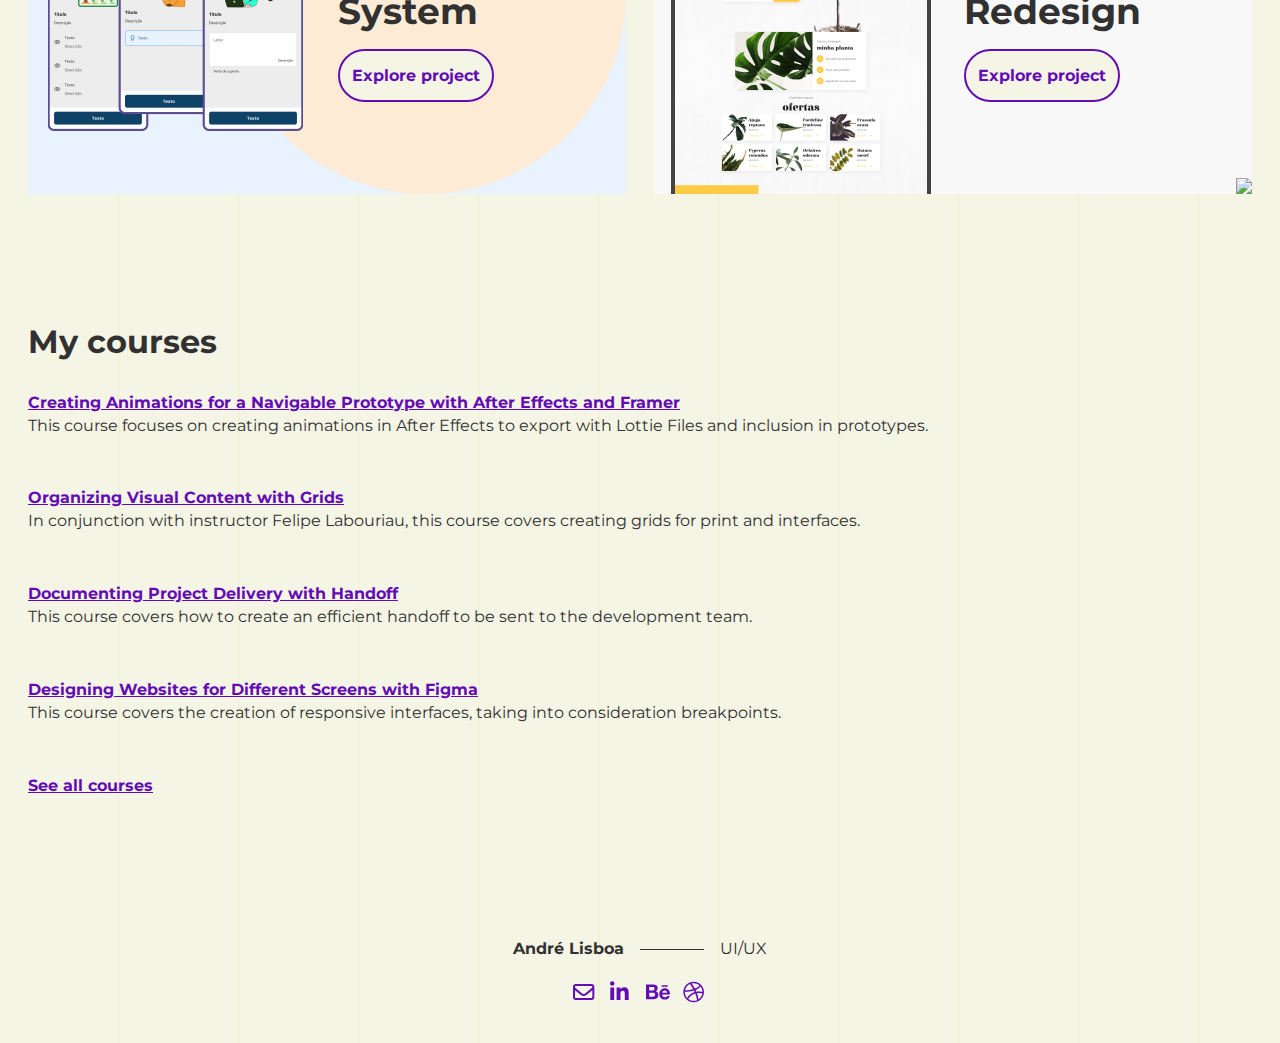
==== commit 9220a4a9: "inclusão da página interna para o projeto da casa verde" ====
--- a/index.html
+++ b/index.html
@@ -168,7 +168,7 @@
 							</div>
 						</div>
 					</a>
-					<a href="https://www.behance.net/gallery/116439601/Casa-Verde-Redesign" target="_blank">
+					<a href="greenhouse.html">
 						<div class="grid-proj proj4 number__02">
 							<img src="img/proj-new-4.png" class="img-proj">
 							<img src="img/proj-vetor4.svg" class="vetor-proj vetor1">
--- a/css/base.css
+++ b/css/base.css
@@ -225,10 +225,6 @@
 	background-image: linear-gradient(to left, var(--color-dots) 1px, transparent 3px);
 	background-size: 120px 12px;
 }
-.yowza{
-	--color-bg: #F3F5FB;
-	--color-dots: #ECF0FC;
-}
 
 /* Page Loader */
 .js .loading::before {
@@ -595,119 +591,128 @@
 .content__indicator {
 	opacity: 0;
 }
+
+
+
 /* Conteúdo interno */
 
-/*
-.content__grid-hor{
-	display: flex;
-	flex-direction: row;
-	column-gap: 1.5em;
-	align-items: center;
-	width: 100%;
-}
-.content__grid-vert{
-	display: flex;
-	flex-direction: column;
-	gap: 1.5em;
-	align-items: flex-start;
-	width: 100%;
-}
-.grid__tag{
-	column-gap: 0.5em !important;
-}
-.content__image-grid{
- 	background-position: center center;
-  	background-size: contain;
-	background-repeat: no-repeat;
-}
-.content__mockup__01{
-	background-image: url("../img/yowza-mockup-01.png");
-	width: 100%;
-	height: 34em;
-	background-repeat: repeat !important;
-}
-.content__grid-wrap{
-    gap: 1.5em;
-    display: flex;
-    flex-direction: column;
-}
-.text__large{
-	font-weight: 400;
-	font-size: 1.5em;
-	line-height: 1.6;
-	width: 60%
-}
-.item__graph{
-    padding: 1.5em 1.5em;
-    border-radius: 1em;
-    background-color: var(--color-bg);
-    width: 100%;
-    color: var(--color-text);
-}
-.subtitle__graph{
-	width: 13em;
-	text-align: right;
-}
-.graph__bar{
-	height: 2.5em;
-}
-.graph__bar-yowza01{
-	background-color: #BCBC5E;
-	width: 70%;
-}
-.graph__bar-yowza02{
-	background-color: var(--color-link-hover);
-	width: 15%;
-}
-.graph__bar-yowza03{
-	background-color: #9B7CFF;
-	width: 10%;
-}
-.graph__bar-yowza04{
-	background-color: var(--color-text);
-	width: 05%;
-}
-.graph__bar-yowza05{
-	background-color: var(--color-text);
-	width: 30%;
-}
-.graph__bar-yowza06{
-	background-color:#9B7CFF;
-	width: 45%;
-}
-.graph__bar-yowza07{
-	background-color: var(--color-link-hover);
-	width: 05%;
-}
-.graph__bar-yowza08{
-	background-color: #BCBC5E;
-	width: 20%;
-}
-.yowza05-02{
-	width: 10%;
-}
-.yowza06-02{
-	width: 15%;
-}
-.yowza08-02{
-	width: 70%;
-}
-.grid__total{
-	width: 100%;
-	background-color: var(--color-text);
-	color: white;
-	margin: 0;
-	margin-top: 3em;
-	padding: 2em 0;
-	z-index: 1;
-}
-.grid__yowza{
-	background-color: #382774;
-}
-
-
-
-*/
+
+.yowza{
+	--color-bg: #F3F5FB;
+	--color-dots: #ECF0FC;
+}
+
+.greenhouse{
+	--color-bg: #FFFAEE;
+	--color-dots: #FFF3D8;
+}
+
+.hero_project_title{
+		font-size: 52px;
+		line-height: 1.6;
+		margin: 0;
+		width: 912px;
+		animation: slideDown 0.8s ease-in-out;
+	}
+	.hero_project_description{
+		animation: slideDown 1.2s ease-in-out;
+	}
+	.hero_project_img{
+		width: 100%;
+		height: 424px;
+		margin: 0;
+		margin-top: 54px;
+	 	background-size:     cover;
+		background-repeat:   no-repeat;
+    	background-position: center top;
+    	display: flex;
+    	justify-content: center;
+    	align-items: flex-end;
+    	animation: slideDown 2s ease-in-out;
+	}
+	.yowza_hero_project_img{
+		background-image: url("../img/yowzah-hero-2.png");
+	}
+	.greenhouse_hero_project_img{
+		background-image: url("../img/greenhouse-hero-2.png");
+	}
+	.hero_img_over{
+		height: 378px;
+	}
+	.project_description{
+		display: flex;
+		flex-direction: row;
+		margin: auto;
+		width: 100%;
+		gap:24px;
+		align-items:center;
+	}
+	.project_description_items{
+		display: flex;
+		flex-direction: column;
+		gap:32px;
+		width: 80%;
+	}
+	.description_label{
+		color: #707070;
+	}
+	.project_graphs_text{
+		display: flex;
+		flex-direction: column;
+		width: 600px;
+		gap:16px;
+	}
+	.project_graphs_horizontal{
+		display: flex;
+		flex-direction: row;
+		gap:24px;
+		margin-top: 32px;
+	}
+	.project_graphs_vertical{
+		display: flex;
+		flex-direction: column;
+		gap:24px;
+		margin-top:32px;
+	}
+	.project_problem{
+		width: 100%;
+		background-color: #201155;
+		margin-top: 74px;
+		padding-bottom: 74px;
+	}
+	.project_problem_texts{
+		color: #fefefe;
+		display: flex;
+		flex-direction: column;
+		align-items: flex-start;
+		width: 40%;
+	}
+	.project_bottom{
+		background-color: #EAEAEA;
+		margin-top: 74px;
+		padding-bottom: 74px;
+	}
+	.project_bottom_text{
+		margin: auto;
+		display: flex;
+		flex-direction: column;
+		align-items: center;
+	}
+	.project_header{
+		position: fixed;
+		right:5%;
+		z-index: 1;
+		max-width:1224px;
+		margin: auto;
+		margin-top: 32px;			
+	}
+	.close{
+		color: var(--color--text);
+		font-weight: bold;
+	}
+
+
+/* Fim do conteúdo interno */
 
 
 
@@ -763,7 +768,8 @@
 	position: fixed;
 	bottom: 32px;
 	right: 32px;
-	animation: easeFrame 1.4s ease-in-out;   
+	animation: easeFrame 1.4s ease-in-out;
+	z-index: 2;   
 }
 .btn__header-mobile{
 	display: none;
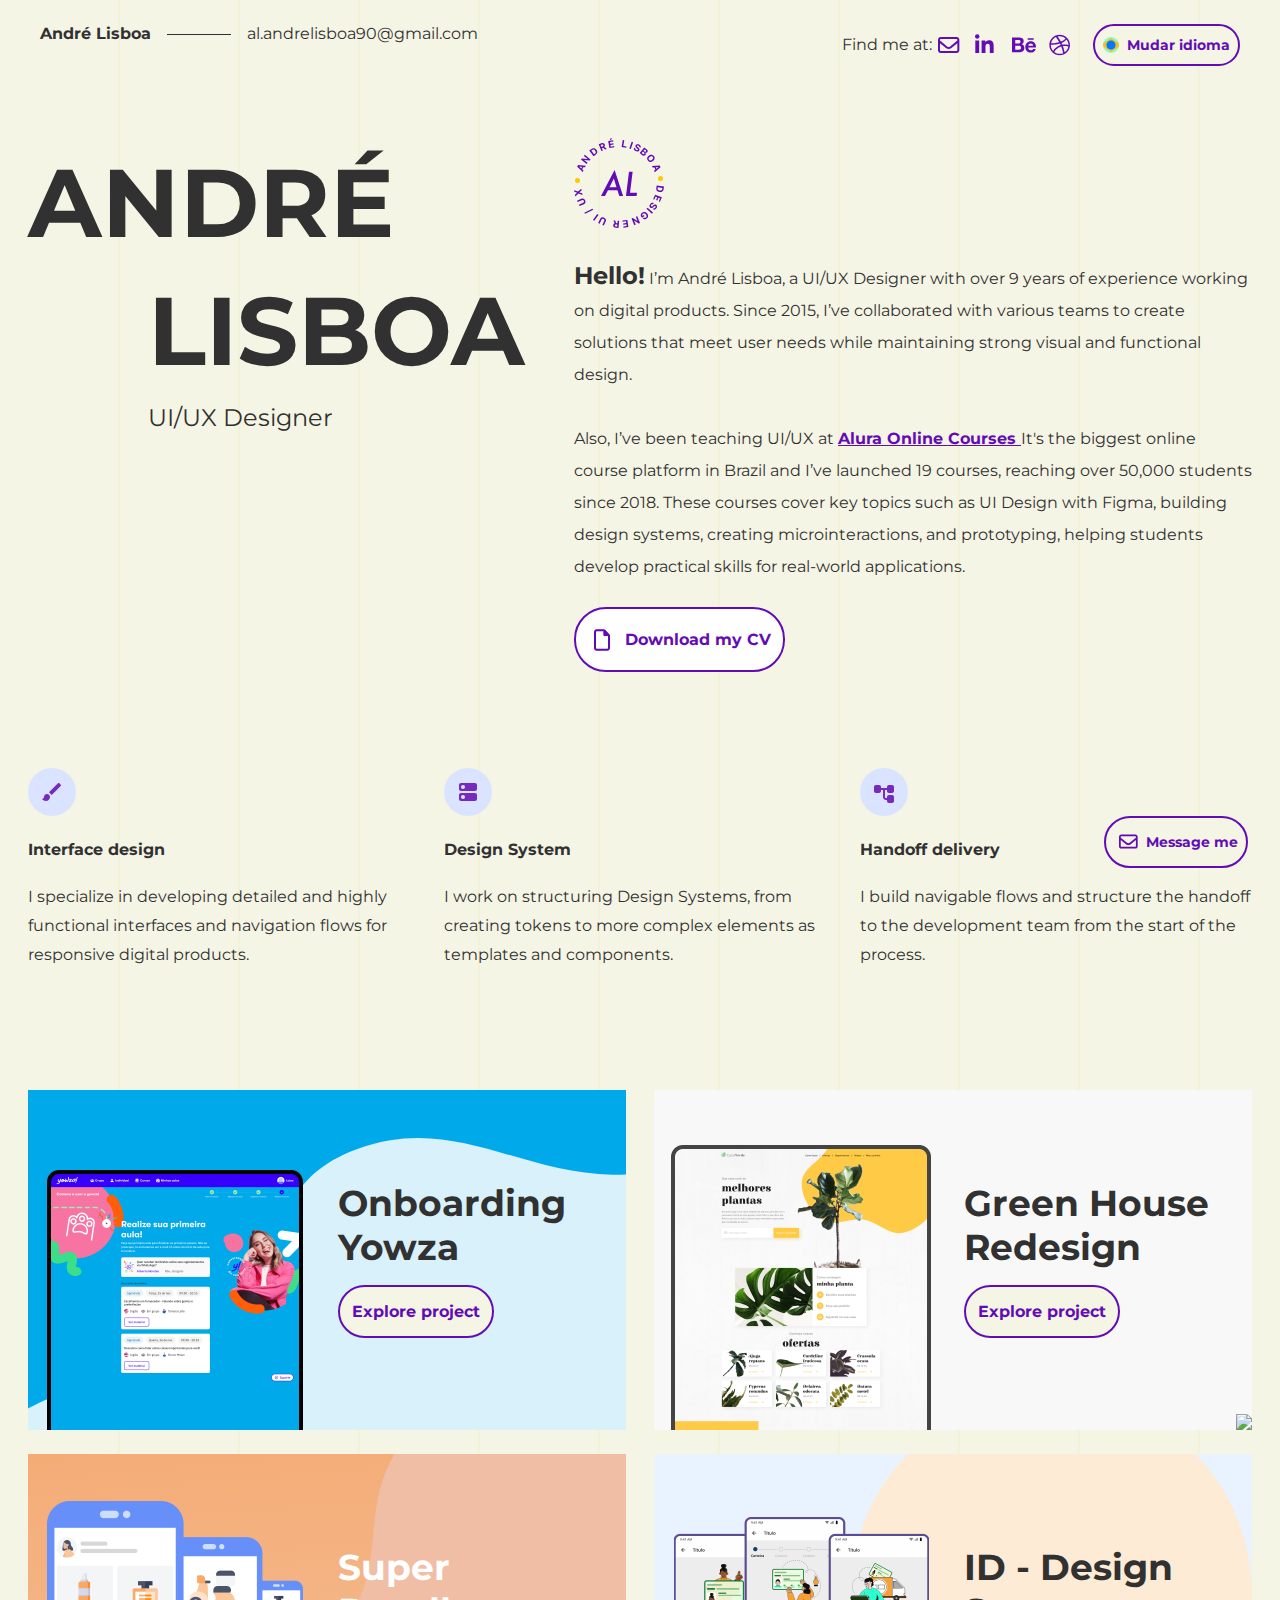
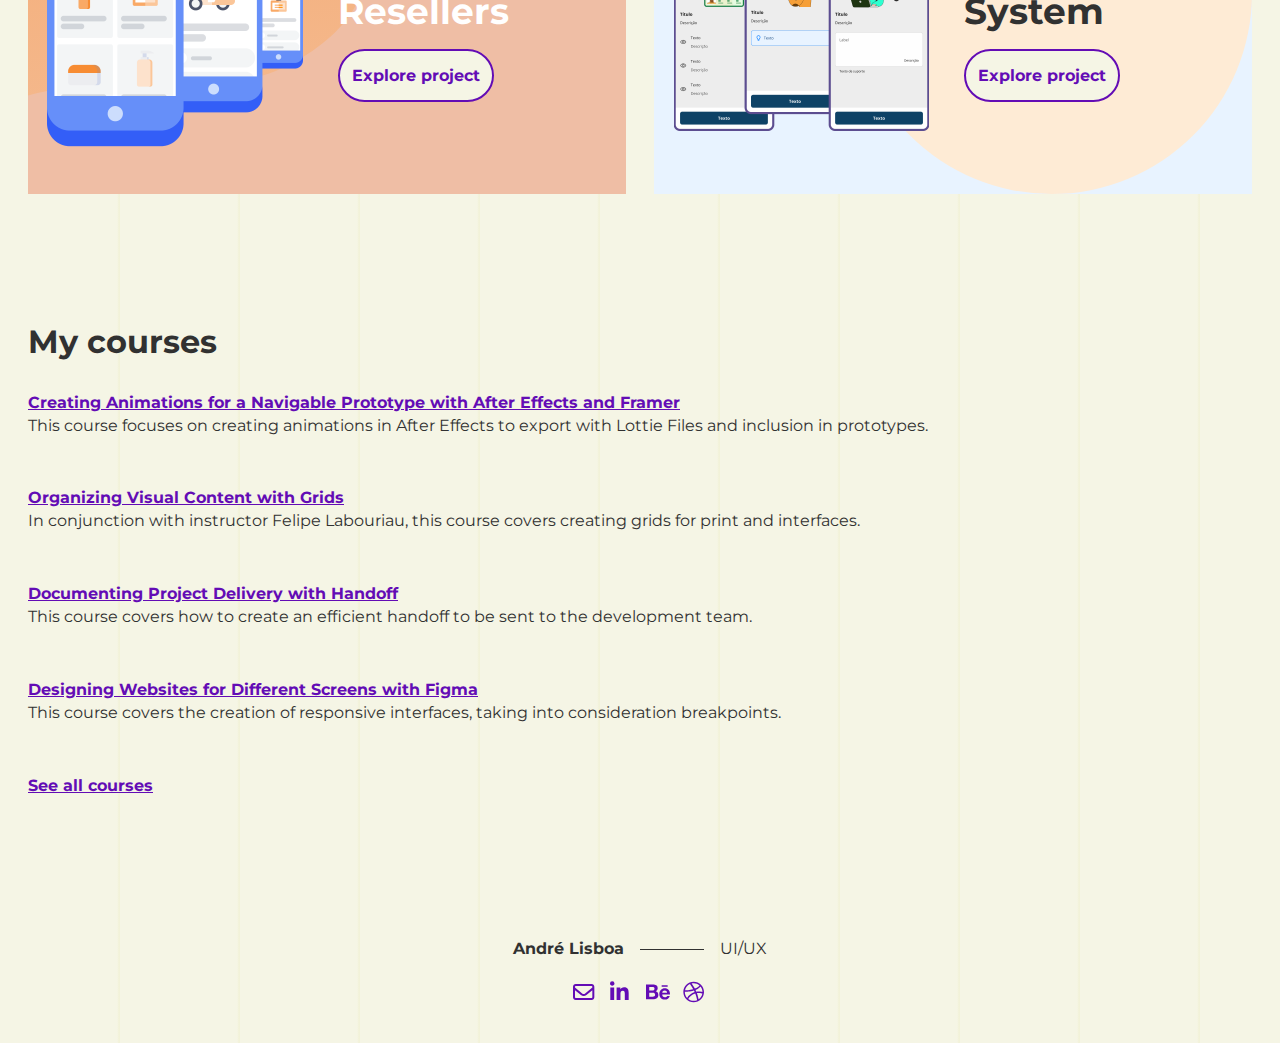
==== commit cc8e5332: "Update index.html" ====
--- a/index.html
+++ b/index.html
@@ -131,7 +131,7 @@
 				</div>
 			</div>
 			<!-- Fim dos números -->
-<!-- Projetos -->
+			<!-- Projetos -->
 			<div class="grid-wrap grid-proj2">
 				<div class="grid5">
 					<a href="yowza.html">
@@ -144,7 +144,21 @@
 							</div>
 						</div>
 					</a>
-					<a href="https://www.behance.net/gallery/74592107/Super-Revendedores-Mobile-App-and-Responsive-Site" target="_blank">
+					<a href="greenhouse.html">
+						<div class="grid-proj proj4 number__02">
+							<img src="img/proj-new-4.png" class="img-proj">
+							<img src="img/proj-vetor4.svg" class="vetor-proj vetor1">
+							<div class="proj-text">
+								<h3 class="proj-title">Green House Redesign</h3>
+								<button>Explore project</button>
+							</div>
+						</div>
+					</a>
+				</div>
+			</div>
+			<div class="grid-wrap grid-proj2">
+				<div class="grid5">
+					<a href="super.html">
 						<div class="grid-proj proj2 number__02">
 							<img src="img/proj-new-2.png" class="img-proj">
 							<img src="img/proj-vetor2.svg" class="vetor-proj vetor1">
@@ -154,26 +168,12 @@
 							</div>
 						</div>
 					</a>
-				</div>
-			</div>
-			<div class="grid-wrap grid-proj2">
-				<div class="grid5">
 					<a href="#">
 						<div class="grid-proj proj3 number__01">
 							<img src="img/proj-new-3.png" class="img-proj">
 							<img src="img/proj-vetor3.svg" class="vetor-proj vetor1">
 							<div class="proj-text">
 								<h3 class="proj-title">ID - Design System</h3>
-								<button>Explore project</button>
-							</div>
-						</div>
-					</a>
-					<a href="greenhouse.html">
-						<div class="grid-proj proj4 number__02">
-							<img src="img/proj-new-4.png" class="img-proj">
-							<img src="img/proj-vetor4.svg" class="vetor-proj vetor1">
-							<div class="proj-text">
-								<h3 class="proj-title">Green House Redesign</h3>
 								<button>Explore project</button>
 							</div>
 						</div>
--- a/css/base.css
+++ b/css/base.css
@@ -606,7 +606,10 @@
 	--color-bg: #FFFAEE;
 	--color-dots: #FFF3D8;
 }
-
+.super{
+	--color-bg: #FFEEDF;
+	--color-dots: #F9E2CF;
+}
 .hero_project_title{
 		font-size: 52px;
 		line-height: 1.6;
@@ -622,8 +625,8 @@
 		height: 424px;
 		margin: 0;
 		margin-top: 54px;
-	 	background-size:     cover;
-		background-repeat:   no-repeat;
+	 	background-size: cover;
+		background-repeat: no-repeat;
     	background-position: center top;
     	display: flex;
     	justify-content: center;
@@ -632,9 +635,13 @@
 	}
 	.yowza_hero_project_img{
 		background-image: url("../img/yowzah-hero-2.png");
+
 	}
 	.greenhouse_hero_project_img{
 		background-image: url("../img/greenhouse-hero-2.png");
+	}
+	.super_hero_project_img{
+		background-image: url("../img/super-hero-2.png");
 	}
 	.hero_img_over{
 		height: 378px;
@@ -1167,10 +1174,26 @@
 		padding: 0;
 		width: 100%;
 	}
+	.grid-proj{
+		width: 100%;
+	}
+	.grid5{
+		display: flex;
+		flex-direction: column;
+	}
+	.grid-wrap{
+		padding-right: 16px;
+		padding-left: 16px;
+	}
+	.project_graphs_horizontal{
+		flex-wrap: wrap;
+	}
 }
 @media (max-width: 900px) {
 	.grid-wrap{
 		padding-top: 16px;
+		padding-left: 16px;
+		padding-right: 16px;
 	}
 	.grid5{
 		flex-direction: column;
@@ -1224,6 +1247,31 @@
 	}
 	.js .loading::after {
 		left: 30%;
+	}
+	.project_graphs_horizontal{
+		flex-direction: column;
+	}
+	.project_graphs_text{
+		width: 100%;
+	}
+	.graph{
+		width: 100%;
+	}
+	.project_problem_texts{
+		width: 100%;
+	}
+	.project_description{
+		flex-direction: column;
+	}
+	.hero_img_over{
+		width: 90%;
+		height: auto;
+	}
+	.hero_project_title{
+		width: 100%;
+	}
+	.hero_project{
+		padding-top: 74px;
 	}
 }
 @media (max-width: 500px) {
@@ -1242,4 +1290,7 @@
 	.floating__btn-mobile{
 		display:flex
 	}
-}
+	.proj-text{
+		display: none;
+	}
+}
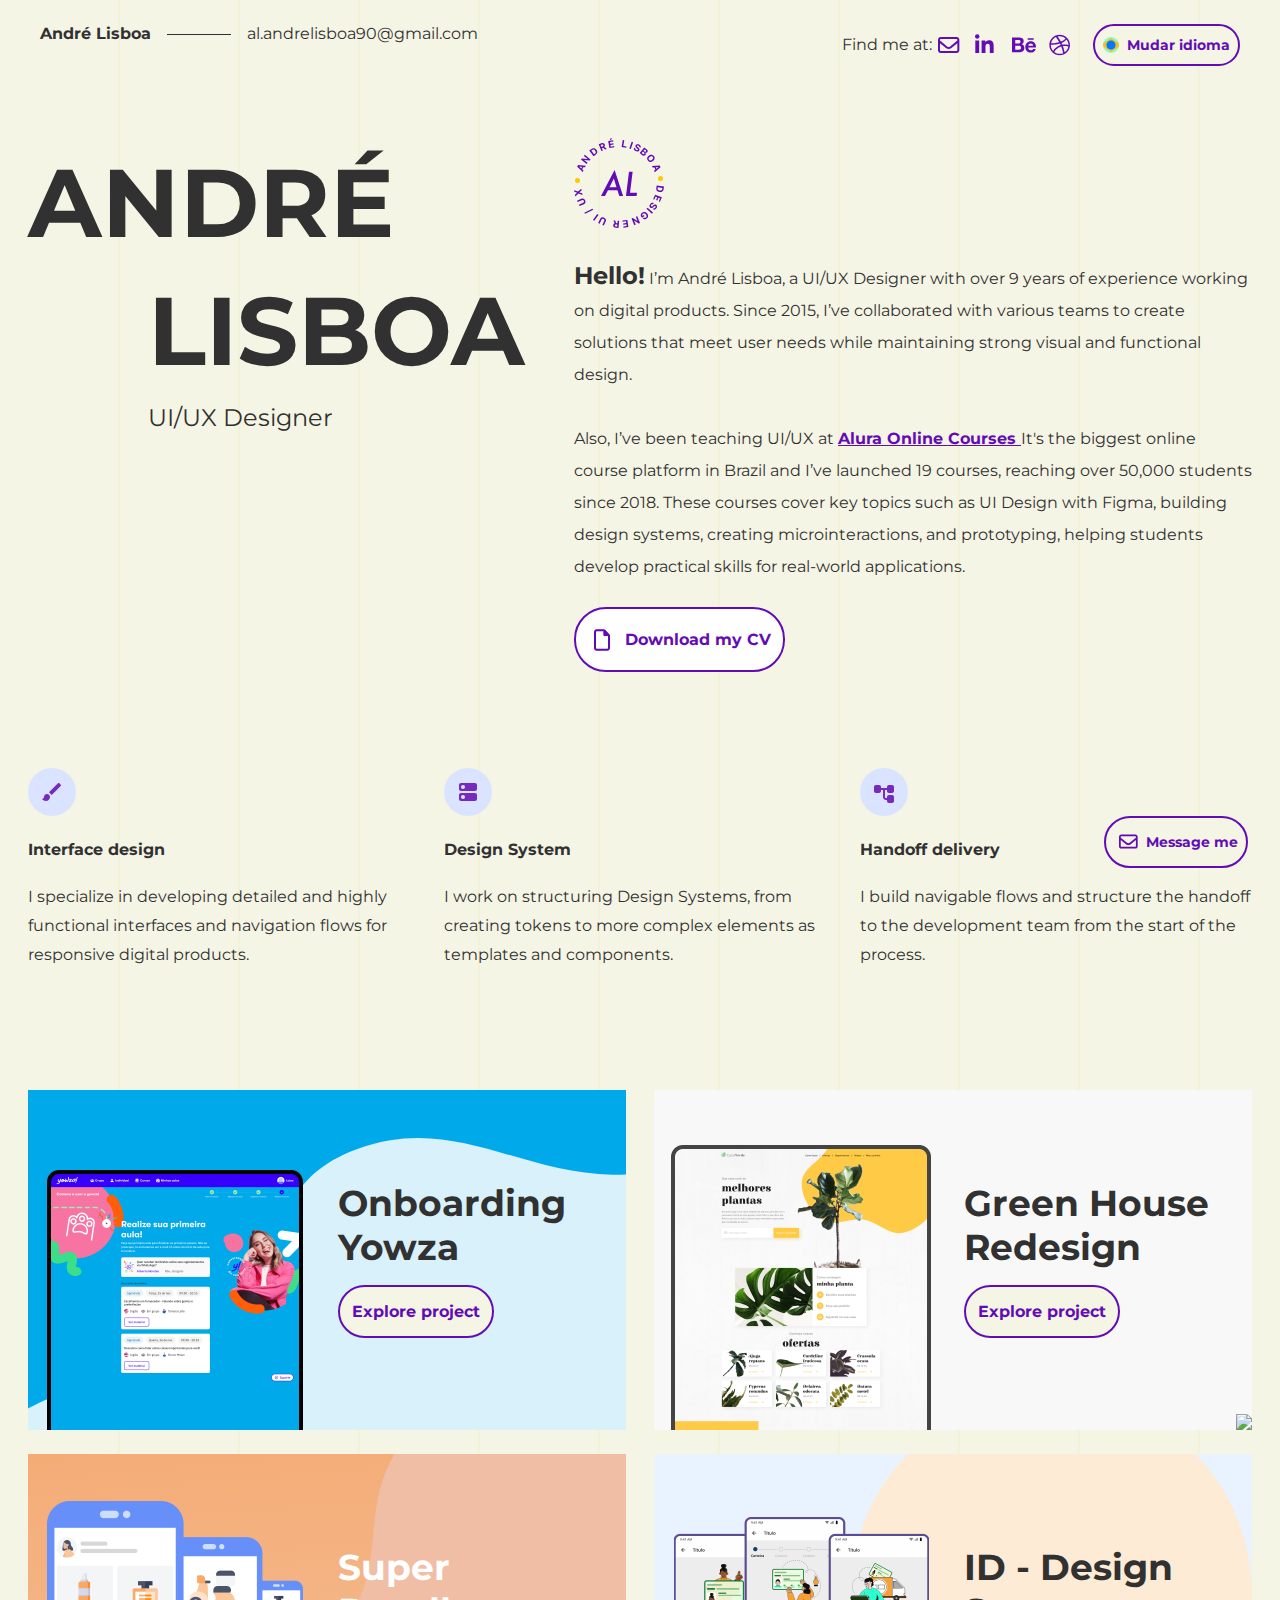
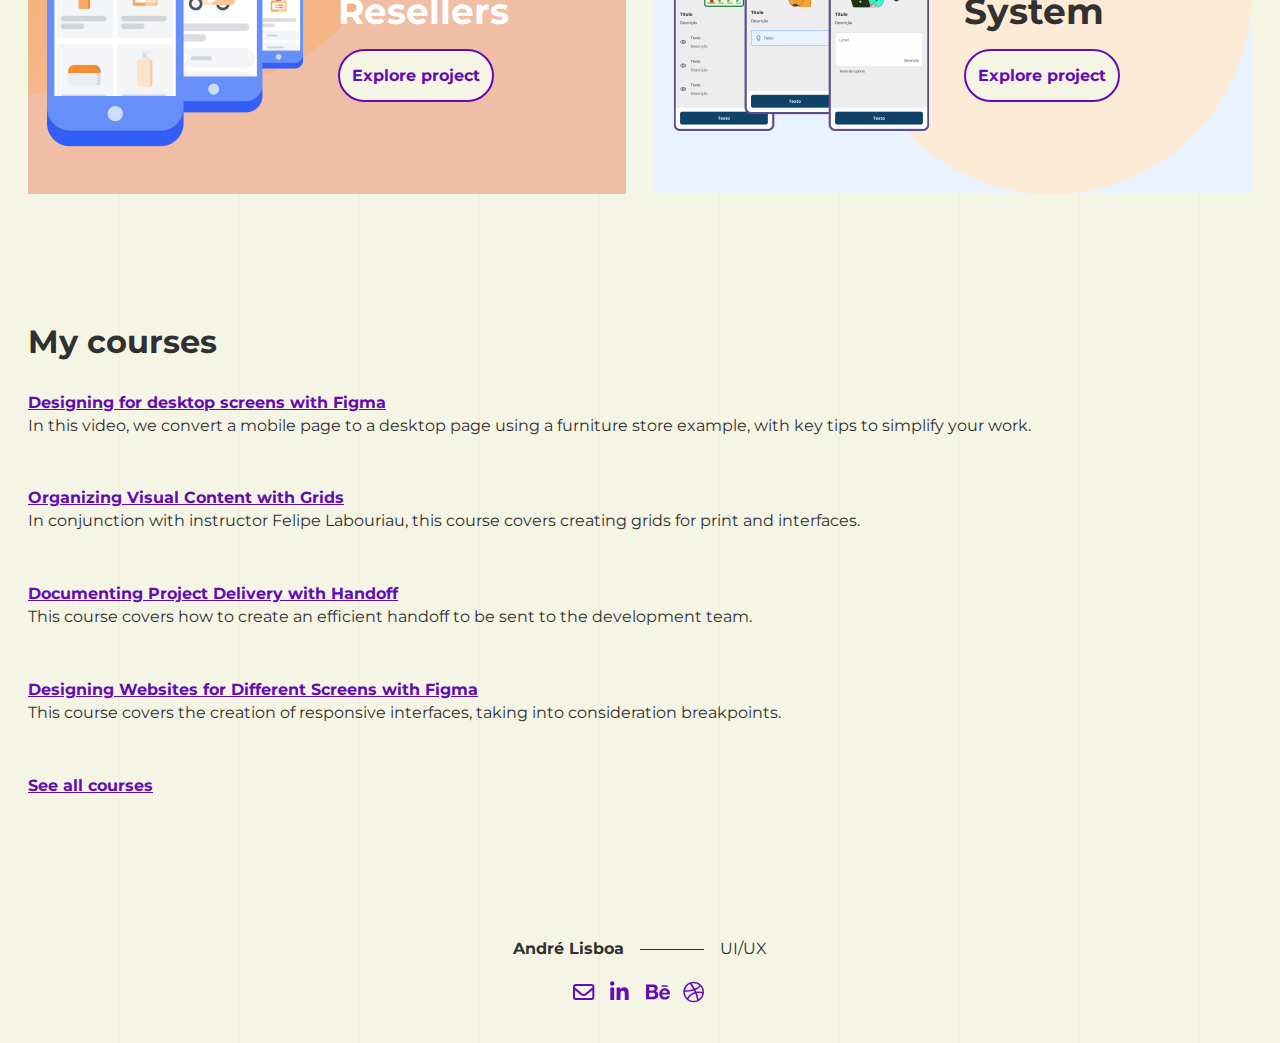
==== commit c02e9982: "inclusao do meu youtube (1 video so)" ====
--- a/index.html
+++ b/index.html
@@ -187,11 +187,11 @@
 				<div class="grid">
 					<div class="item__curs">
 						<h3>
-							<a data-img="img/curs-9.gif" class="text__curs" data-fx="6" href="https://cursos.alura.com.br/course/after-effects-framer-animacao-prototipo-navegavel" target="_blank">	
-								Creating Animations for a Navigable Prototype with After Effects and Framer
+							<a data-img="img/desktop-curs-gif.gif" class="text__curs" data-fx="6" href="https://www.youtube.com/watch?v=1JHjK0VZDLY&ab_channel=GlimDesign%26UX" target="_blank">	
+								Designing for desktop screens with Figma
 							</a>
 						</h3>
-						<p class="sub-curs">This course focuses on creating animations in After Effects to export with Lottie Files and inclusion in prototypes.</p>
+						<p class="sub-curs">In this video, we convert a mobile page to a desktop page using a furniture store example, with key tips to simplify your work.</p>
 					</div>
 					<div class="item__curs">
 						<h3>
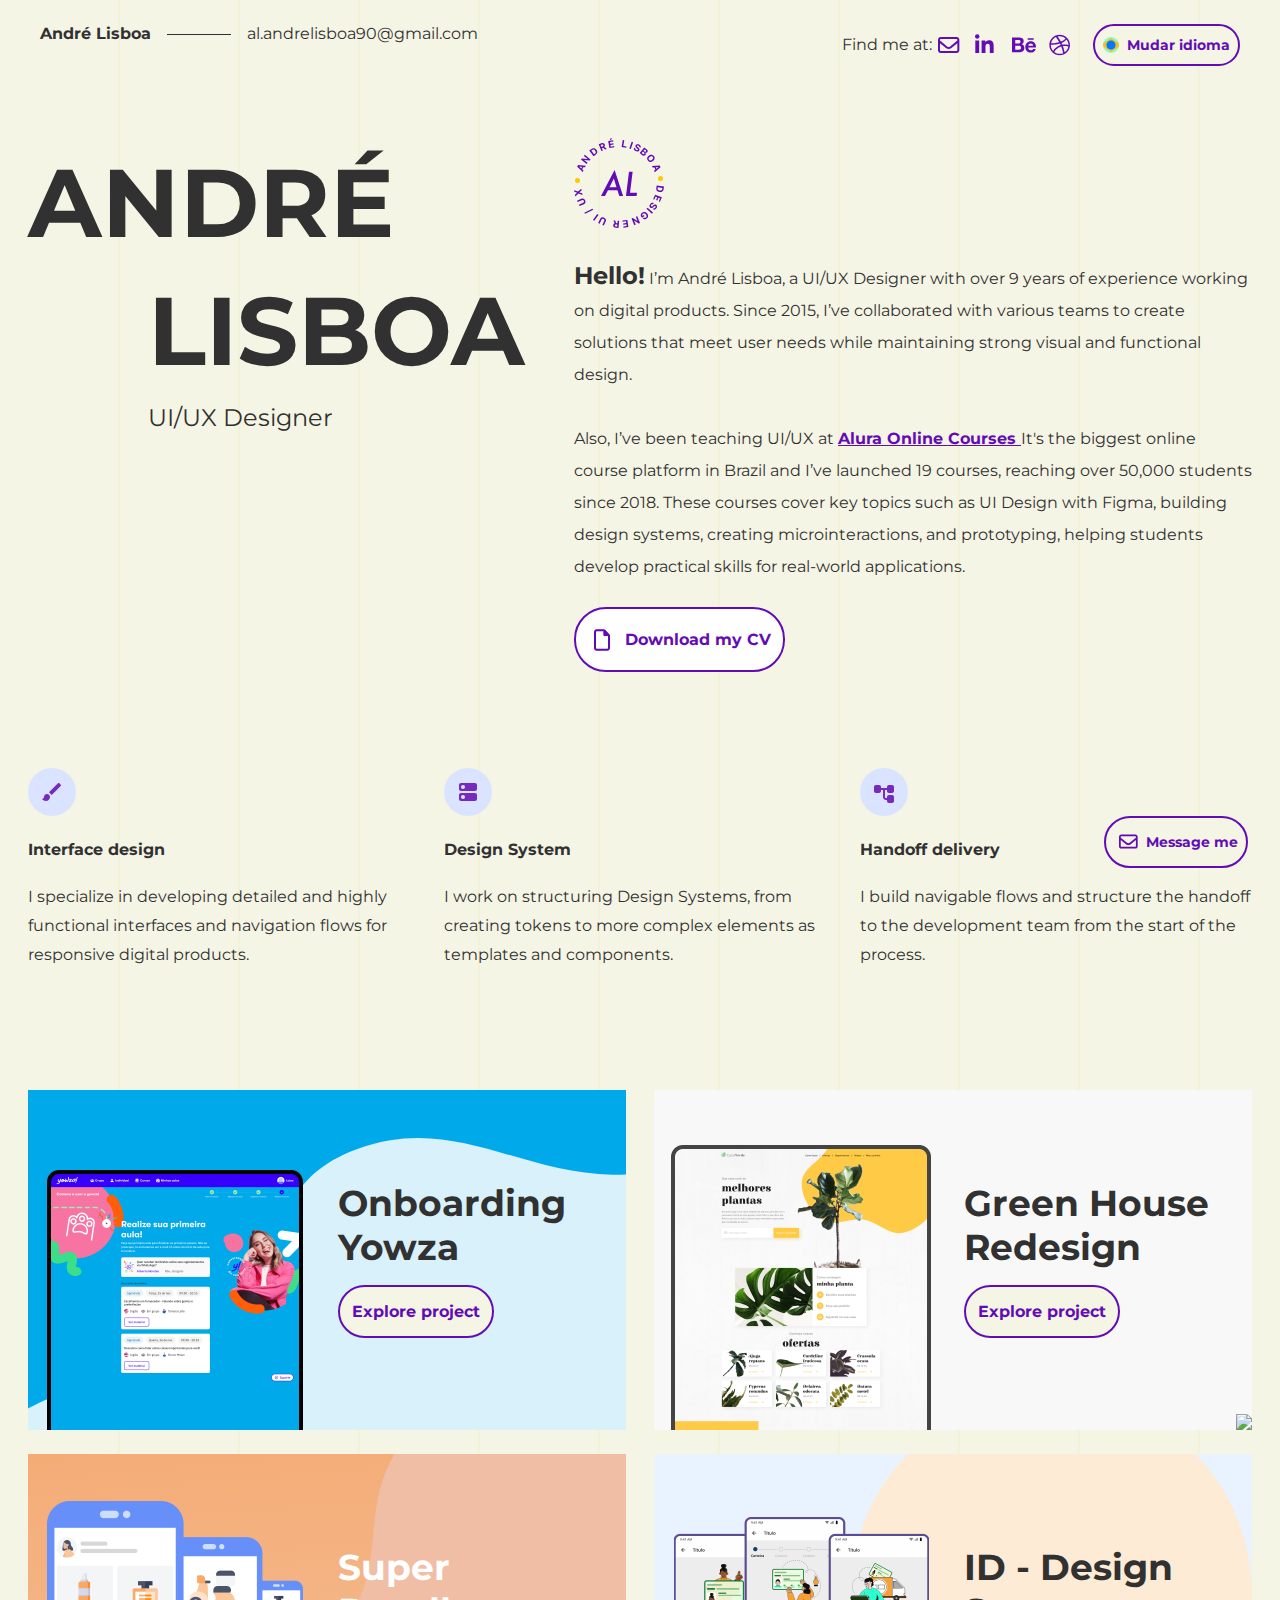
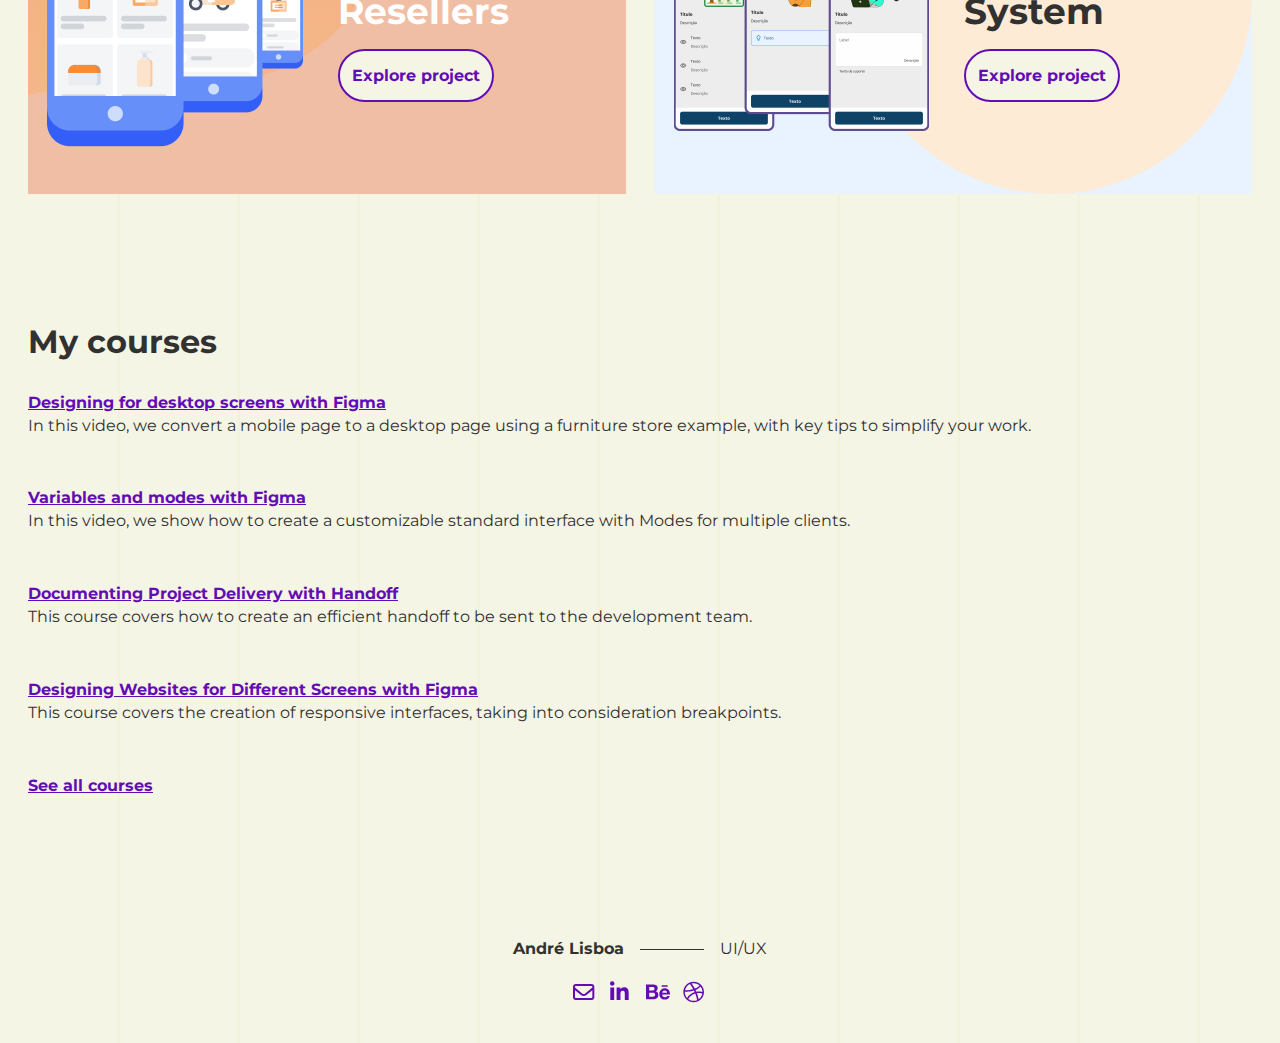
==== commit 60188254: "vamo" ====
--- a/index.html
+++ b/index.html
@@ -195,10 +195,11 @@
 					</div>
 					<div class="item__curs">
 						<h3>
-							<a data-img="img/curs-5.gif" class="text__curs" data-fx="6" href="https://cursos.alura.com.br/course/grids-organizar-conteudo-visual" target="_blank">
-								Organizing Visual Content with Grids</a>	
-						</h3>
-						<p class="sub-curs">In conjunction with instructor Felipe Labouriau, this course covers creating grids for print and interfaces.</p>
+							<a data-img="img/variables-modes-gif.gif" class="text__curs" data-fx="6" href="https://www.youtube.com/watch?v=_7n7aP3rVzU&ab_channel=GlimDesign%26UX" target="_blank">
+								Variables and modes with Figma</a>	
+						</h3>
+						<p class="sub-curs">
+						In this video, we show how to create a customizable standard interface with Modes for multiple clients.</p>
 					</div>
 					<div class="item__curs">
 						<h3>
@@ -218,7 +219,7 @@
 					</div>
 					<div class="item__curs">
 						<h3>
-							<a class="text__curs" href="https://cursos.alura.com.br/user/andrelisboa/#cursos-deste-instrutor" target="_blank">
+							<a class="text__curs" href="https://www.youtube.com/@GlimDesignUX/videos" target="_blank">
 								See all courses
 							</a>
 						</h3>
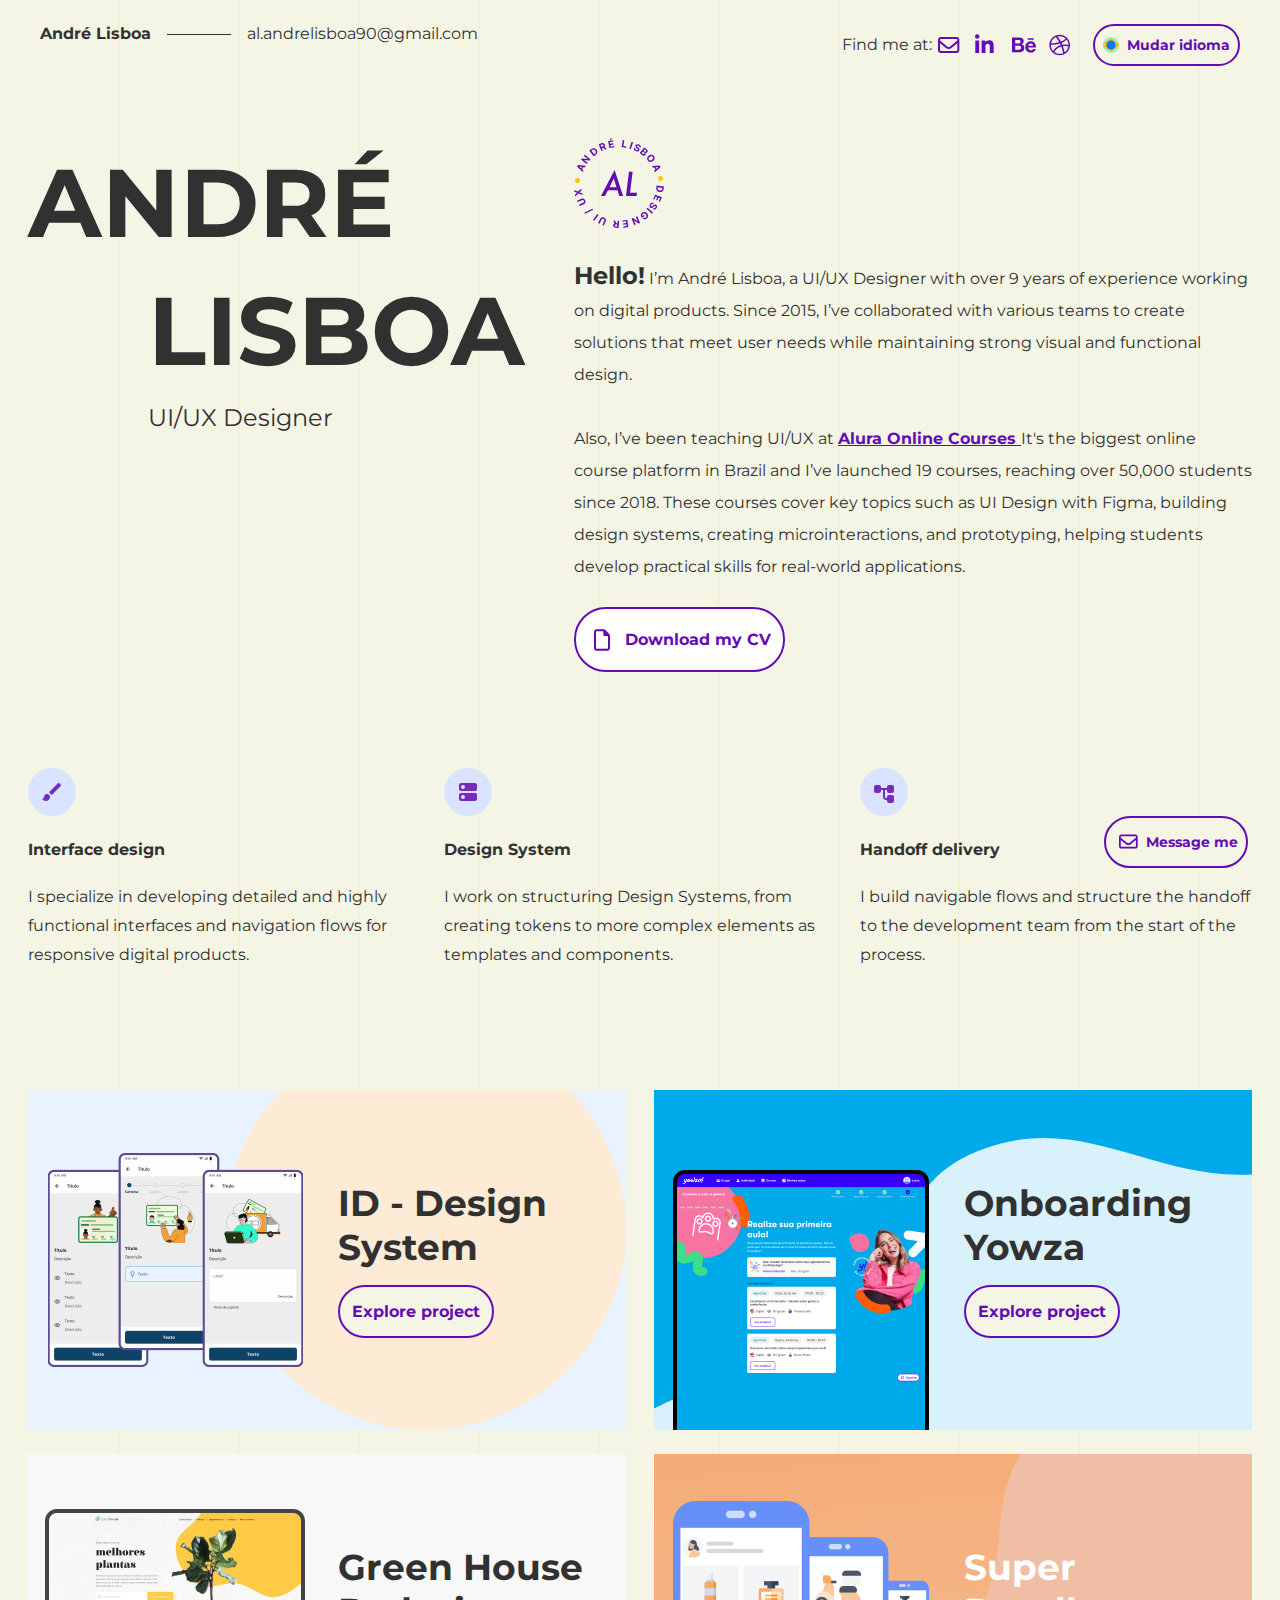
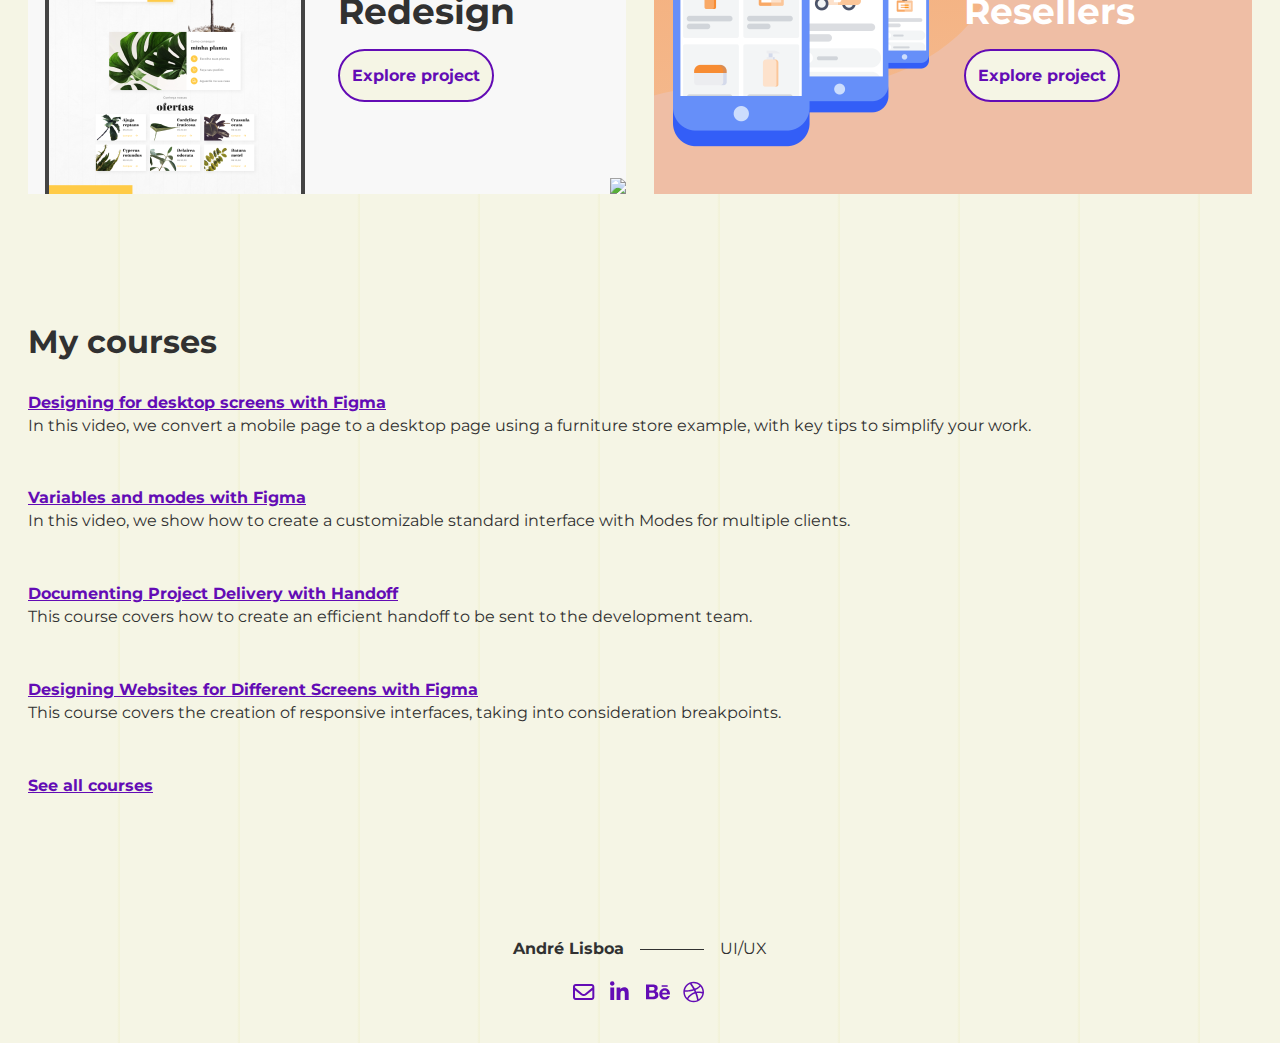
==== commit bd85d7b6: "fim =)" ====
--- a/index.html
+++ b/index.html
@@ -134,6 +134,16 @@
 			<!-- Projetos -->
 			<div class="grid-wrap grid-proj2">
 				<div class="grid5">
+					<a href="idds.html">
+						<div class="grid-proj proj3 number__01">
+							<img src="img/proj-new-3.png" class="img-proj">
+							<img src="img/proj-vetor3.svg" class="vetor-proj vetor1">
+							<div class="proj-text">
+								<h3 class="proj-title">ID - Design System</h3>
+								<button>Explore project</button>
+							</div>
+						</div>
+					</a>
 					<a href="yowza.html">
 						<div class="grid-proj proj1 number__01">
 							<img src="img/proj-new-1.png" class="img-proj">
@@ -144,6 +154,10 @@
 							</div>
 						</div>
 					</a>
+				</div>
+			</div>
+			<div class="grid-wrap grid-proj2">
+				<div class="grid5">
 					<a href="greenhouse.html">
 						<div class="grid-proj proj4 number__02">
 							<img src="img/proj-new-4.png" class="img-proj">
@@ -154,26 +168,12 @@
 							</div>
 						</div>
 					</a>
-				</div>
-			</div>
-			<div class="grid-wrap grid-proj2">
-				<div class="grid5">
 					<a href="super.html">
 						<div class="grid-proj proj2 number__02">
 							<img src="img/proj-new-2.png" class="img-proj">
 							<img src="img/proj-vetor2.svg" class="vetor-proj vetor1">
 							<div class="proj-text">
 								<h3 class="proj-title" style="color: white;">Super Resellers</h3>
-								<button>Explore project</button>
-							</div>
-						</div>
-					</a>
-					<a href="#">
-						<div class="grid-proj proj3 number__01">
-							<img src="img/proj-new-3.png" class="img-proj">
-							<img src="img/proj-vetor3.svg" class="vetor-proj vetor1">
-							<div class="proj-text">
-								<h3 class="proj-title">ID - Design System</h3>
 								<button>Explore project</button>
 							</div>
 						</div>
--- a/css/base.css
+++ b/css/base.css
@@ -610,6 +610,10 @@
 	--color-bg: #FFEEDF;
 	--color-dots: #F9E2CF;
 }
+.idds{
+	--color-bg: #EDEDED;
+	--color-dots: #DFDFDF;
+}
 .hero_project_title{
 		font-size: 52px;
 		line-height: 1.6;
@@ -642,6 +646,9 @@
 	}
 	.super_hero_project_img{
 		background-image: url("../img/super-hero-2.png");
+	}
+		.idds_hero_project_img{
+		background-image: url("../img/idds-hero-2.png");
 	}
 	.hero_img_over{
 		height: 378px;
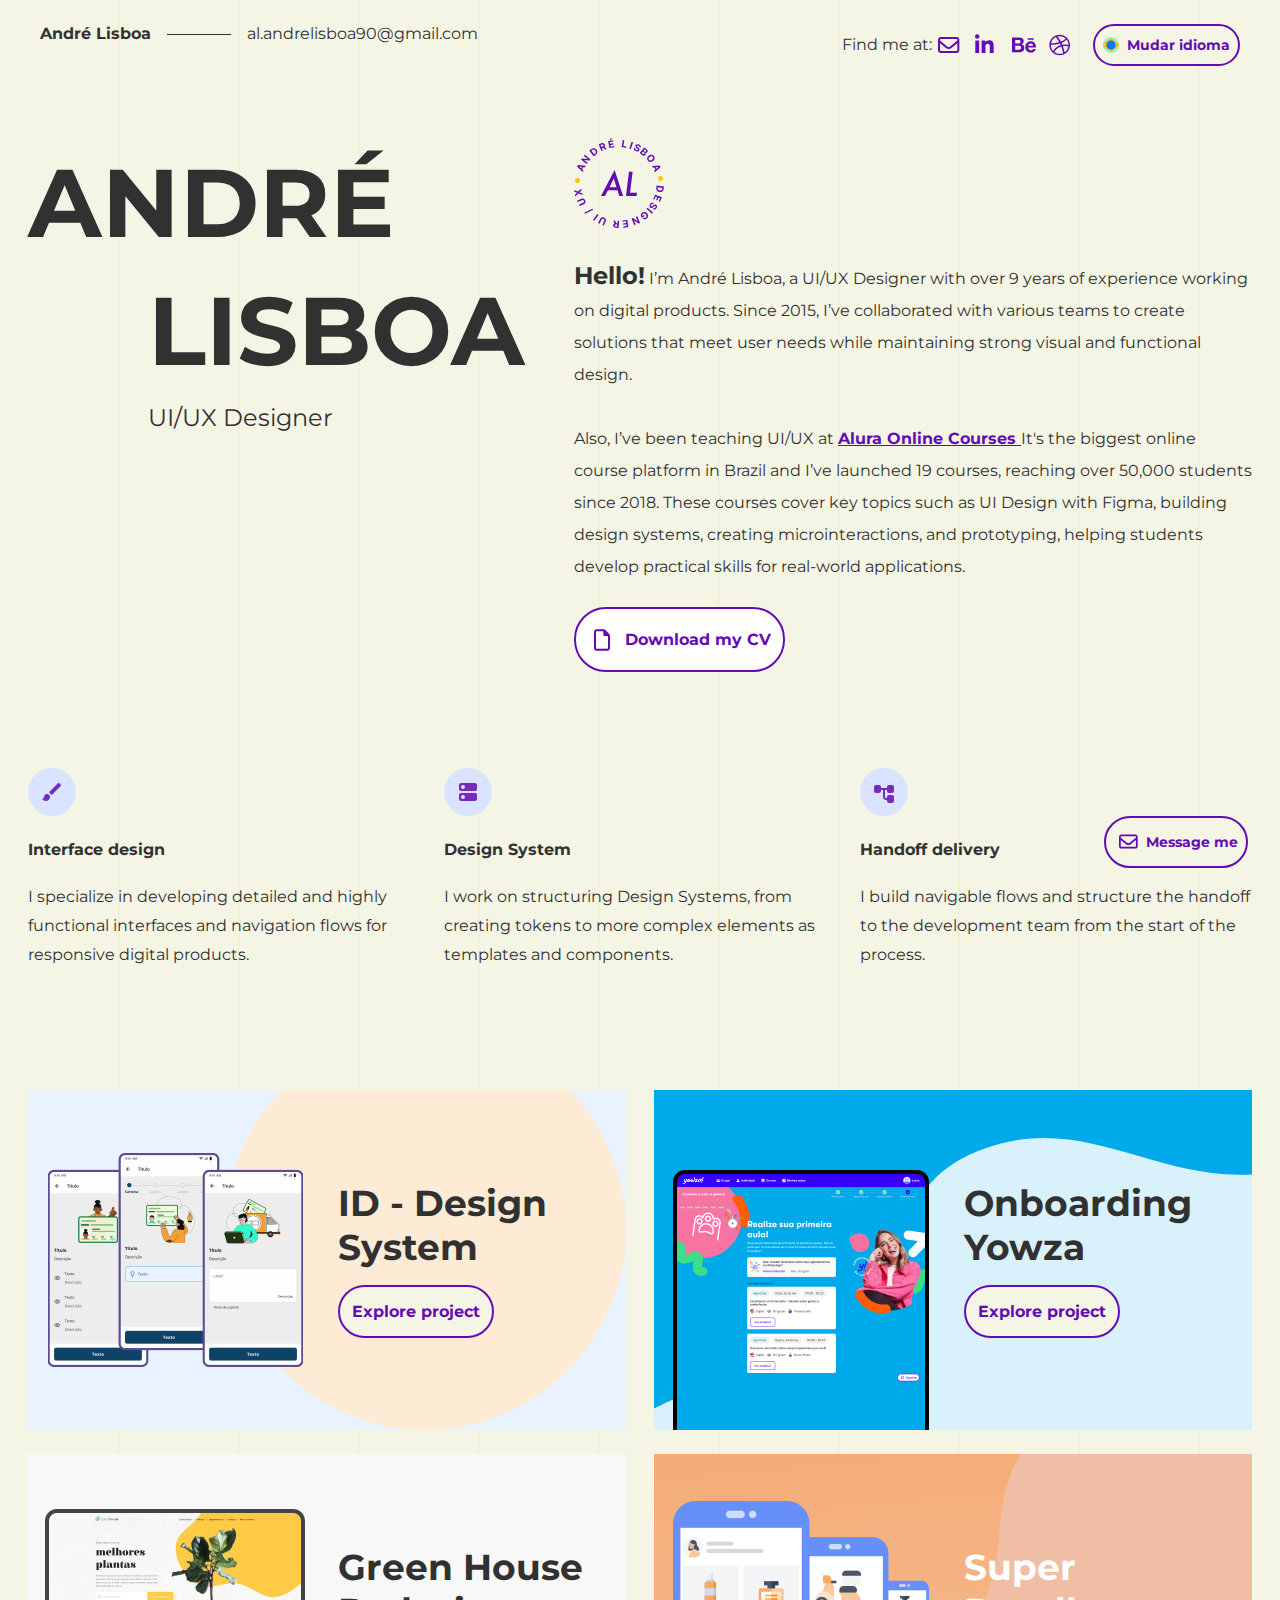
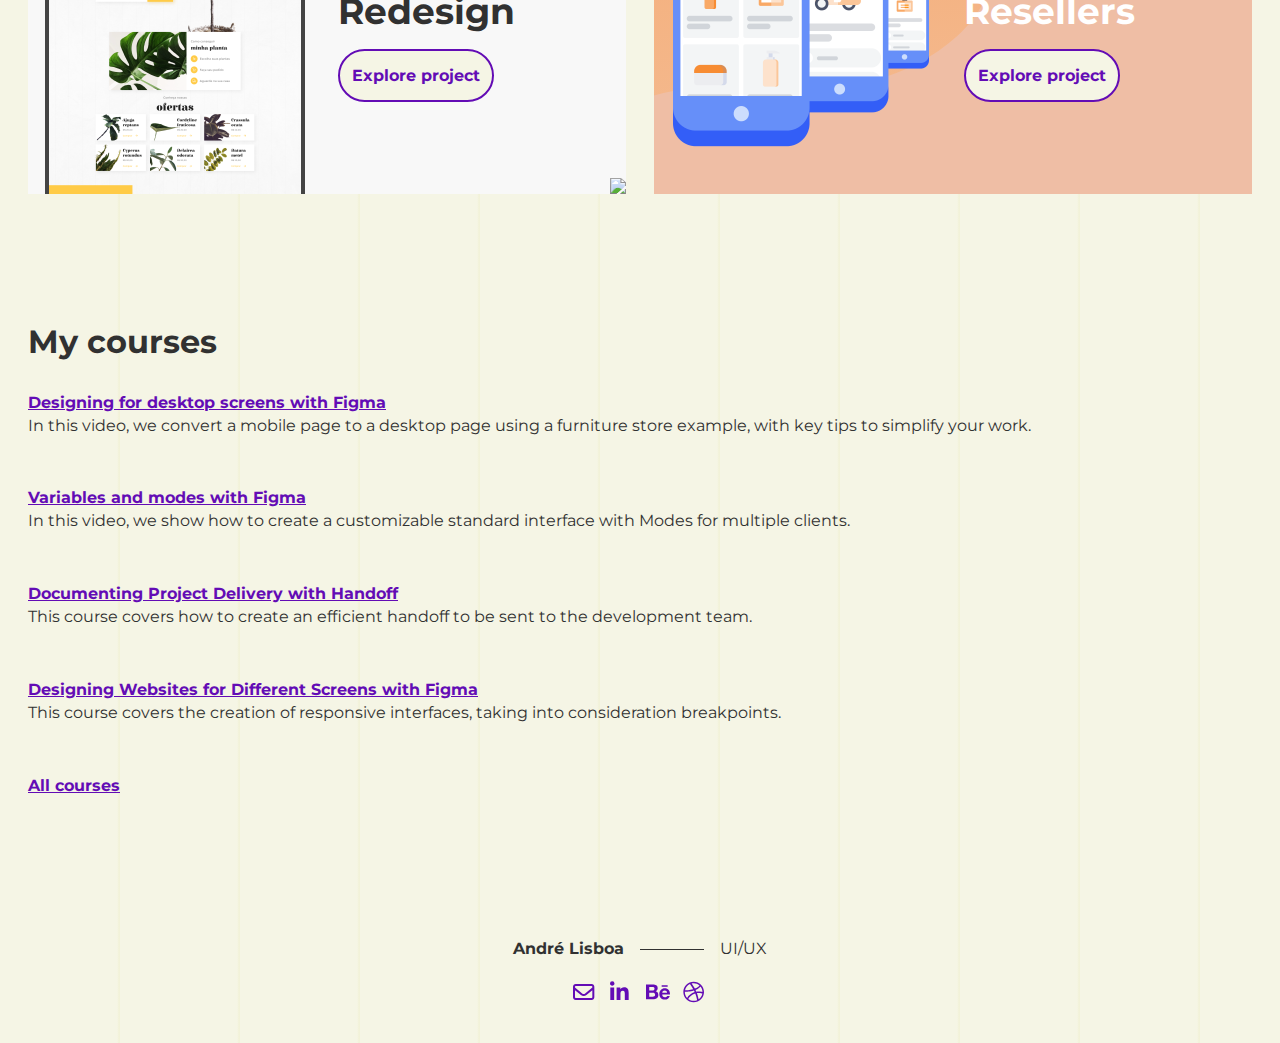
==== commit 4926ea9c: "Update index.html" ====
--- a/index.html
+++ b/index.html
@@ -220,7 +220,7 @@
 					<div class="item__curs">
 						<h3>
 							<a class="text__curs" href="https://www.youtube.com/@GlimDesignUX/videos" target="_blank">
-								See all courses
+								All courses
 							</a>
 						</h3>
 
--- a/css/base.css
+++ b/css/base.css
@@ -611,8 +611,8 @@
 	--color-dots: #F9E2CF;
 }
 .idds{
-	--color-bg: #EDEDED;
-	--color-dots: #DFDFDF;
+	--color-bg: #E8F3FF;
+	--color-dots: #DCEAFA;
 }
 .hero_project_title{
 		font-size: 52px;
